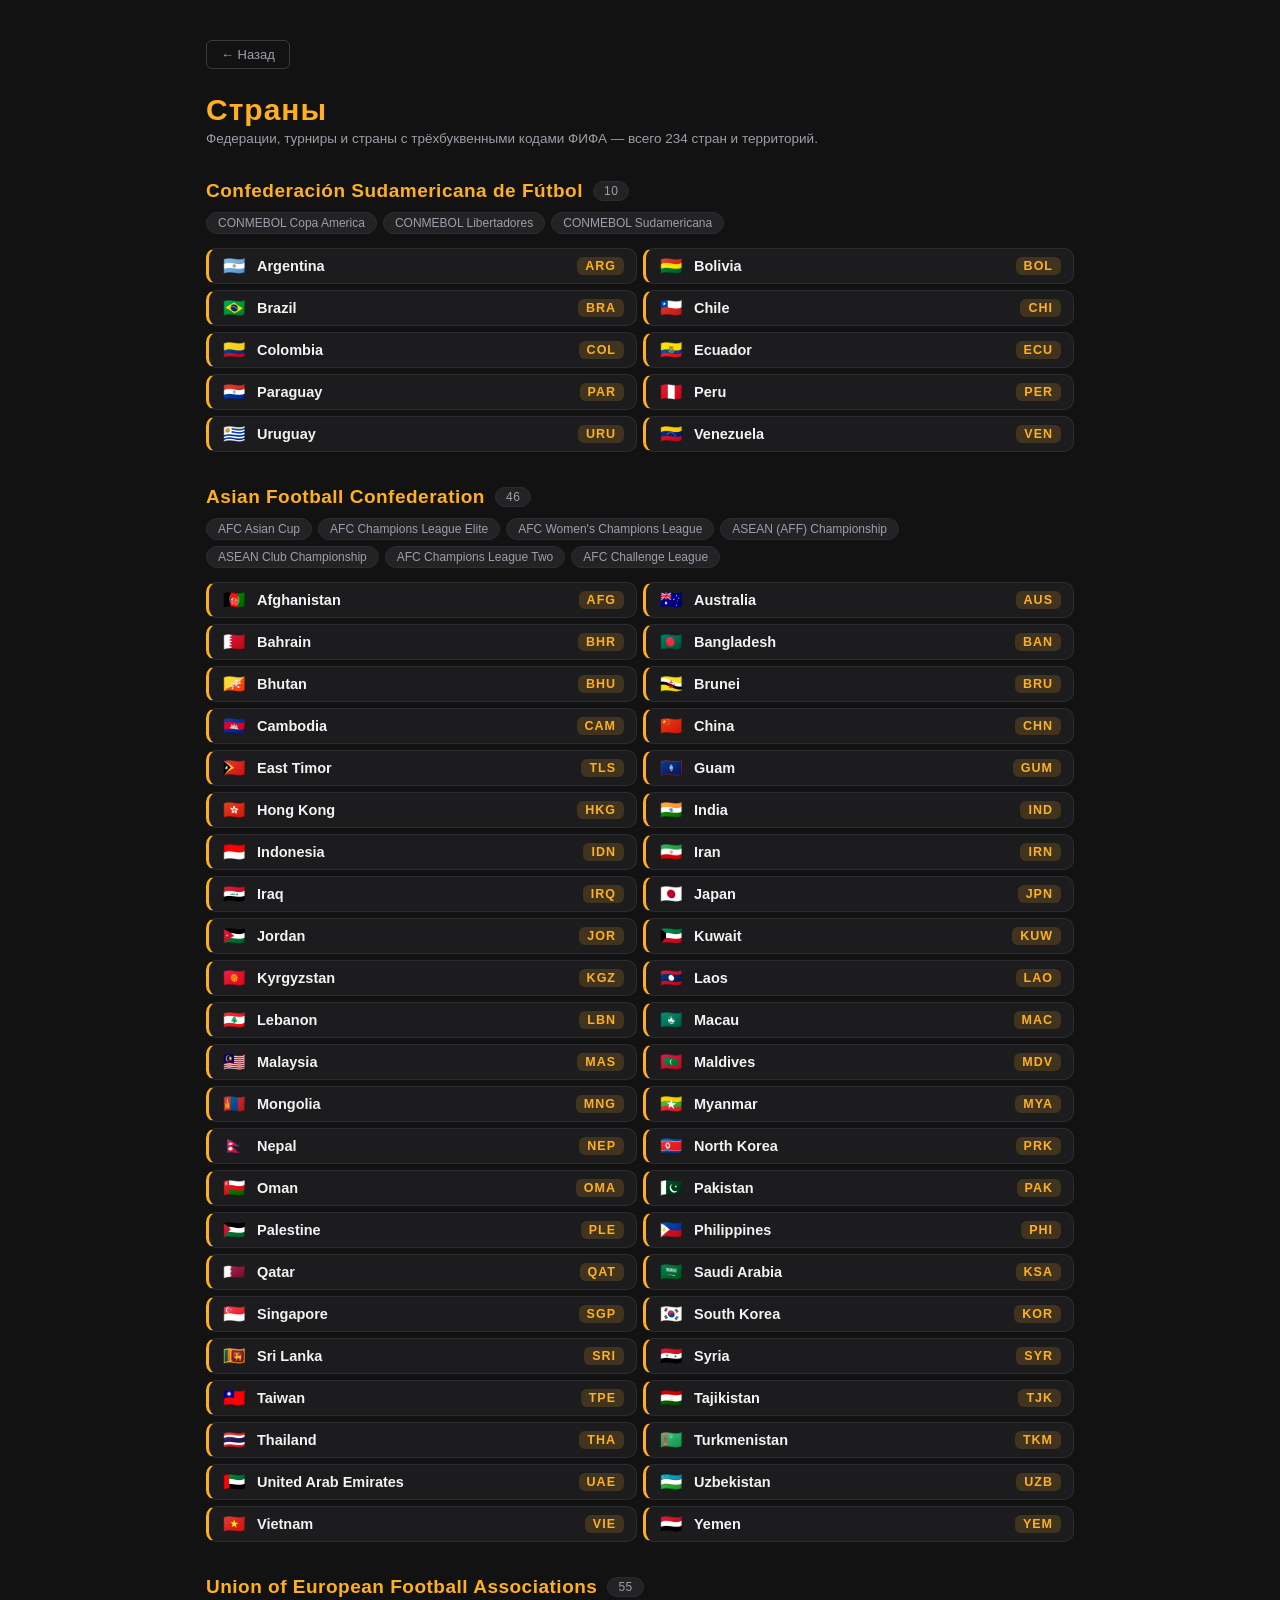
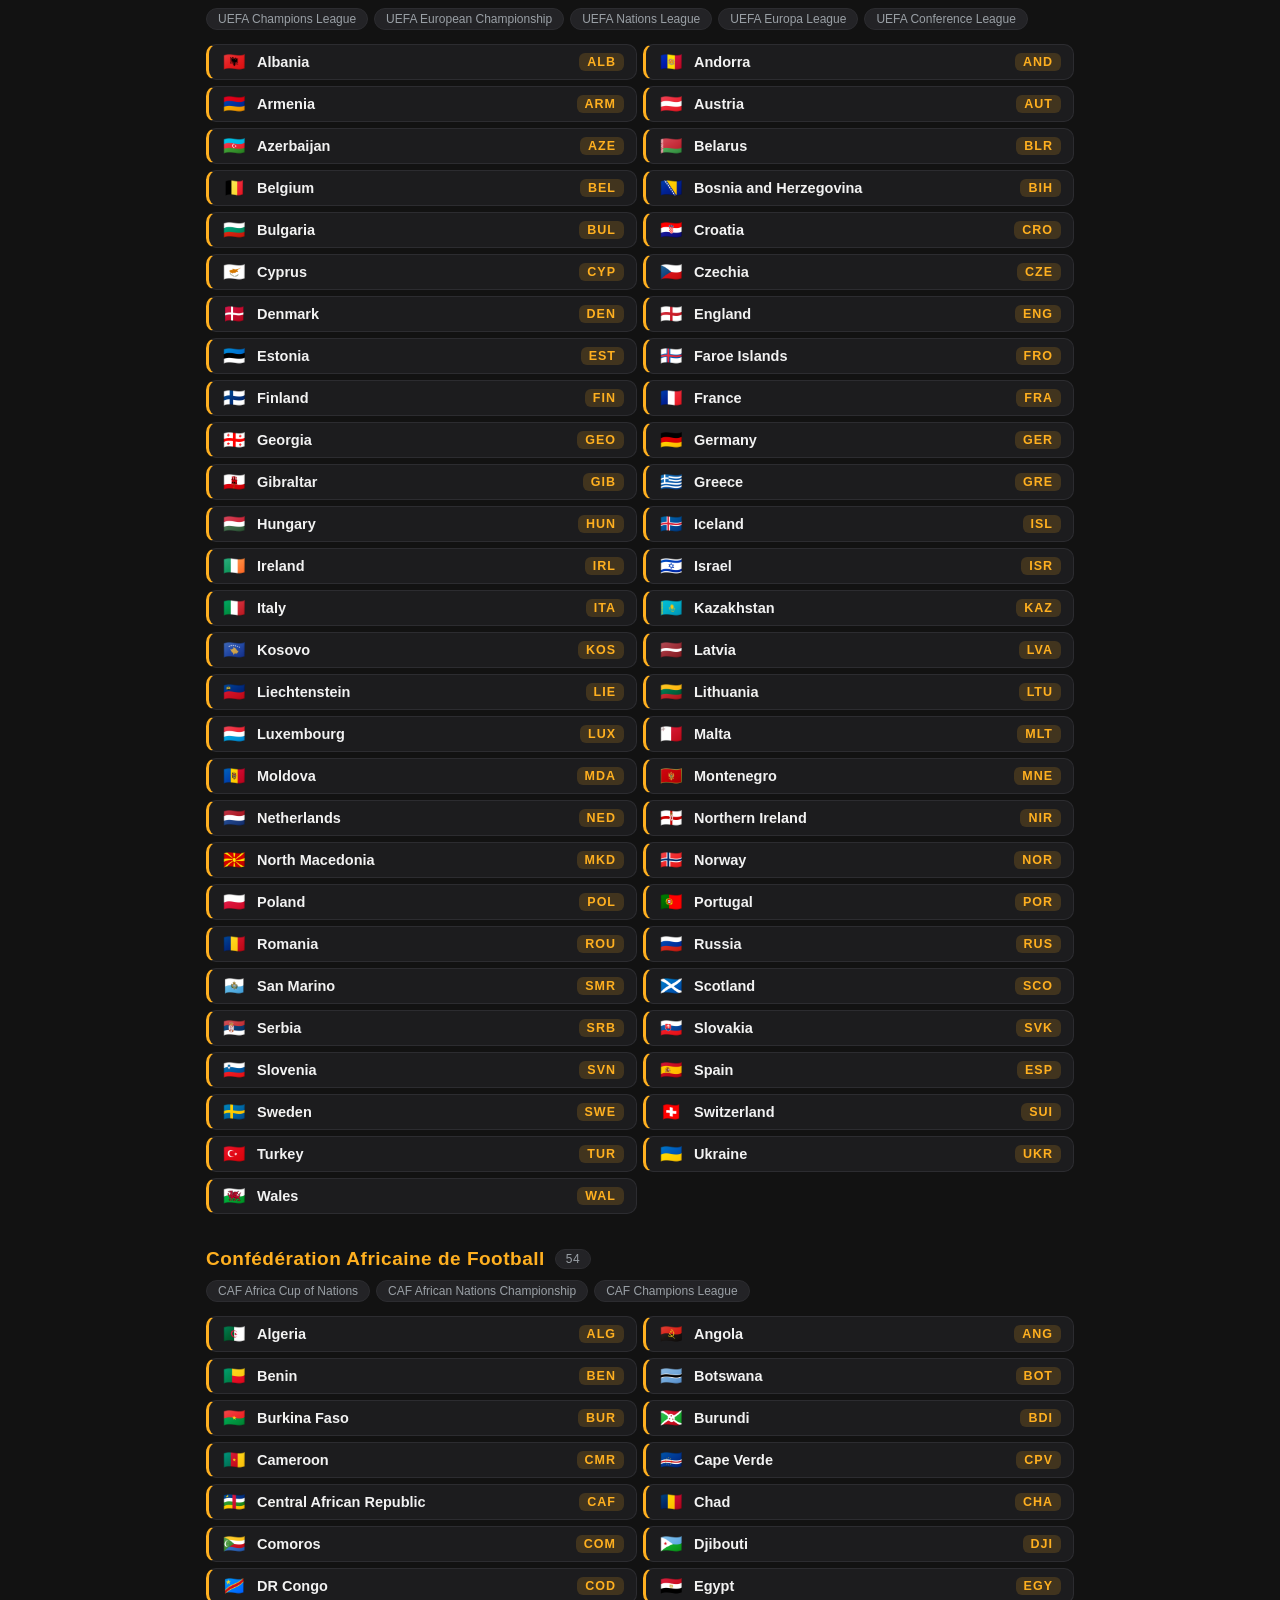
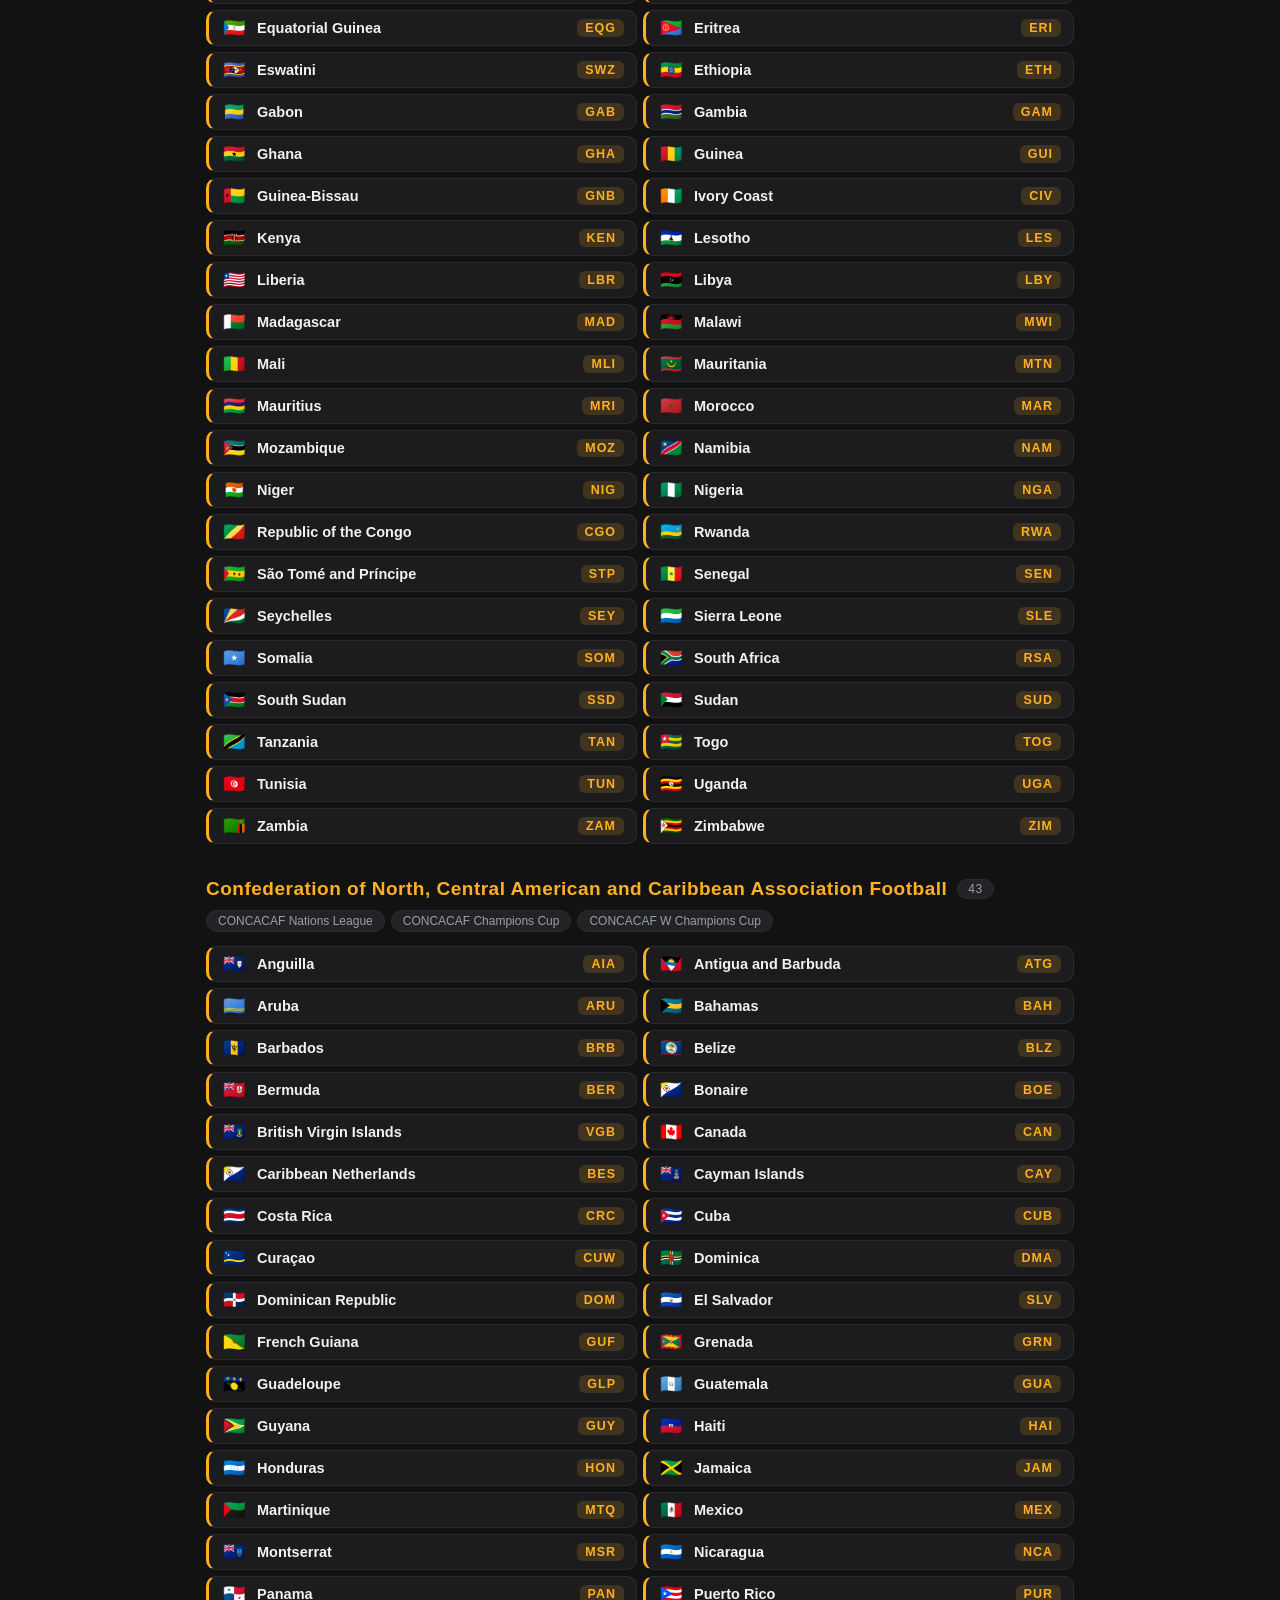
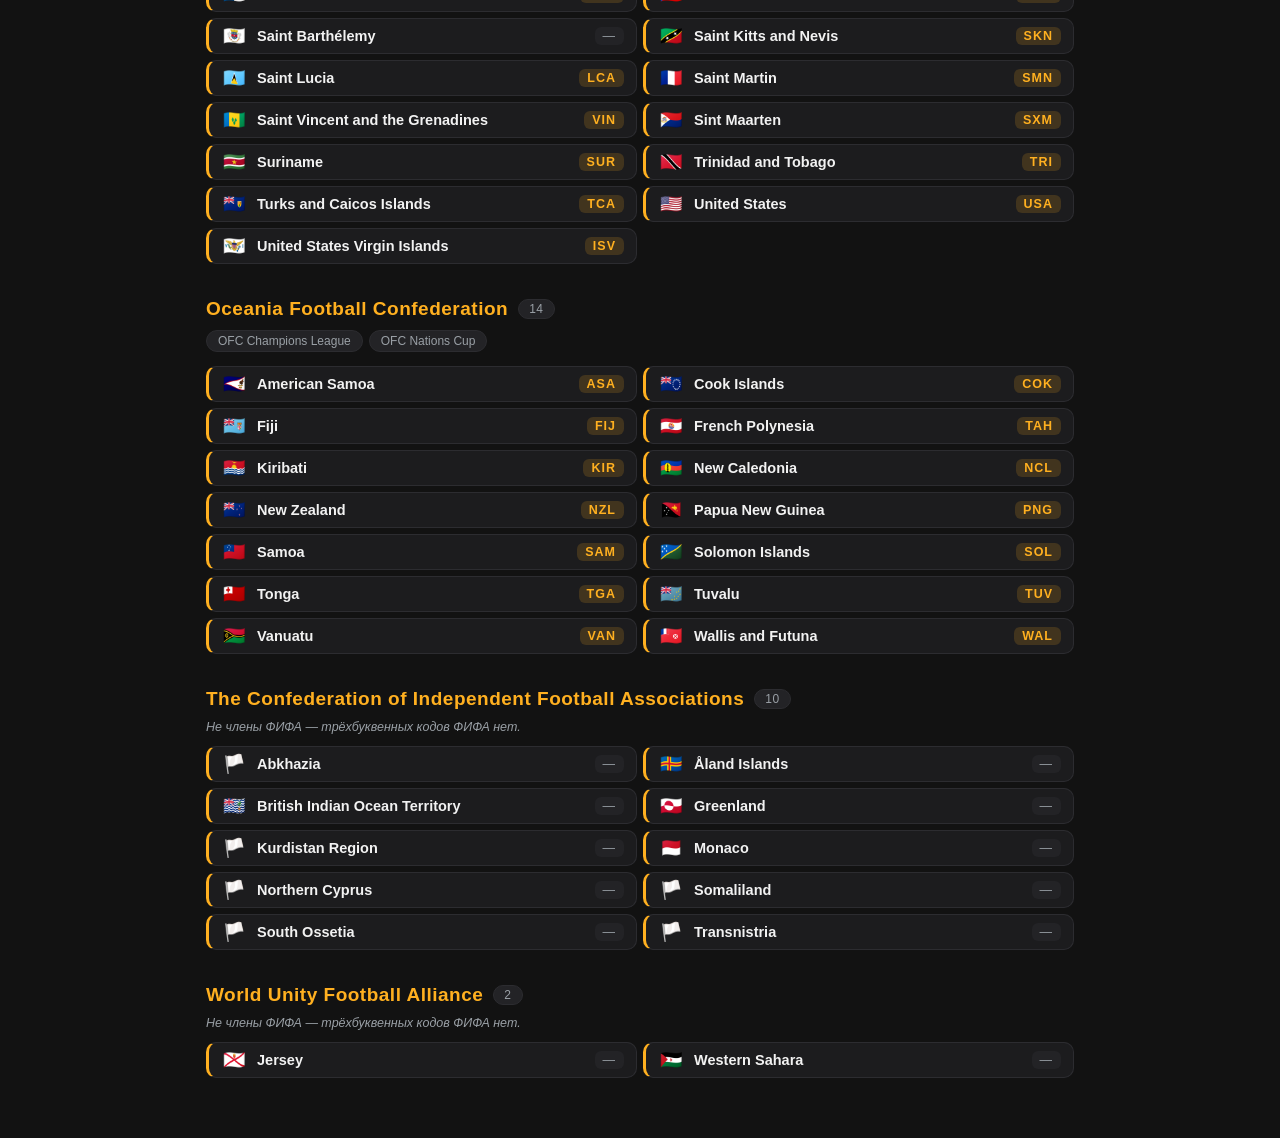
==== countries.html @ 29744424 "Add files via upload" ====
<!DOCTYPE html>
<html lang="ru">
<head>
<meta charset="UTF-8">
<meta name="viewport" content="width=device-width,initial-scale=1">
<title>Fake Pancake — Страны</title>
<style>
:root{--bg:#121212;--card:#1c1c1e;--card2:#232326;--text:#f2f2f2;--muted:#9aa0a6;--amber:#ffb020;--amber-soft:rgba(255,176,32,.16)}
*{box-sizing:border-box}
body{margin:0;background:var(--bg);color:var(--text);font-family:'Segoe UI',Roboto,Helvetica,Arial,sans-serif}
.wrap{max-width:900px;margin:0 auto;padding:40px 16px 60px}
.back{display:inline-block;background:transparent;border:1px solid #3a3a3e;color:var(--muted);padding:6px 14px;border-radius:6px;cursor:pointer;font-size:13px;text-decoration:none;transition:background-color .15s,color .15s,border-color .15s}
.back:hover{background:var(--amber);color:#151515;border-color:var(--amber)}
h1{color:var(--amber);font-size:30px;margin:24px 0 4px;letter-spacing:1px}
.intro{color:var(--muted);font-size:13.5px;margin:0 0 8px}
.fed-sec{margin-top:34px}
.fed{color:var(--amber);font-size:19px;margin:0 0 10px;letter-spacing:.5px;display:flex;align-items:center;gap:10px}
.fed .cnt{font-size:12px;color:var(--muted);background:var(--card2);border:1px solid #2c2c30;border-radius:999px;padding:2px 10px;font-weight:400}
.comps{display:flex;flex-wrap:wrap;gap:6px;margin:0 0 14px}
.comp{font-size:12px;color:var(--muted);background:var(--card2);border:1px solid #2c2c30;border-radius:999px;padding:3px 11px}
.fnote{color:var(--muted);font-style:italic;font-size:12.5px;margin:0 0 12px}
.cgrid{display:grid;grid-template-columns:1fr;gap:6px}
@media(min-width:760px){.cgrid{grid-template-columns:1fr 1fr}}
.crow{display:flex;align-items:center;gap:10px;background:var(--card);border:1px solid #2c2c30;border-left:3px solid var(--amber);border-radius:10px;padding:8px 12px}
.cflag{font-size:18px;line-height:1;width:26px;text-align:center;flex:none}
.cname{font-size:14.5px;font-weight:600}
.ccode{margin-left:auto;font-size:12.5px;font-weight:700;letter-spacing:1px;color:var(--amber);background:var(--amber-soft);border-radius:6px;padding:2px 8px;flex:none}
.ccode.nocode{color:var(--muted);background:var(--card2);font-weight:400}
</style>
</head>
<body>
<div class="wrap">
  <a class="back" href="Fake Pancake.html">&larr; Назад</a>
  <h1>Страны</h1>
  <p class="intro">Федерации, турниры и страны с трёхбуквенными кодами ФИФА — всего 234 стран и территорий.</p>
  <section class="fed-sec">
  <h2 class="fed">Confederación Sudamericana de Fútbol<span class="cnt">10</span></h2>
  <div class="comps"><span class="comp">CONMEBOL Copa America</span><span class="comp">CONMEBOL Libertadores</span><span class="comp">CONMEBOL Sudamericana</span></div>
  <div class="cgrid">
  <div class="crow"><span class="cflag">🇦🇷</span><span class="cname">Argentina</span><span class="ccode">ARG</span></div>
  <div class="crow"><span class="cflag">🇧🇴</span><span class="cname">Bolivia</span><span class="ccode">BOL</span></div>
  <div class="crow"><span class="cflag">🇧🇷</span><span class="cname">Brazil</span><span class="ccode">BRA</span></div>
  <div class="crow"><span class="cflag">🇨🇱</span><span class="cname">Chile</span><span class="ccode">CHI</span></div>
  <div class="crow"><span class="cflag">🇨🇴</span><span class="cname">Colombia</span><span class="ccode">COL</span></div>
  <div class="crow"><span class="cflag">🇪🇨</span><span class="cname">Ecuador</span><span class="ccode">ECU</span></div>
  <div class="crow"><span class="cflag">🇵🇾</span><span class="cname">Paraguay</span><span class="ccode">PAR</span></div>
  <div class="crow"><span class="cflag">🇵🇪</span><span class="cname">Peru</span><span class="ccode">PER</span></div>
  <div class="crow"><span class="cflag">🇺🇾</span><span class="cname">Uruguay</span><span class="ccode">URU</span></div>
  <div class="crow"><span class="cflag">🇻🇪</span><span class="cname">Venezuela</span><span class="ccode">VEN</span></div>
  </div></section>
  <section class="fed-sec">
  <h2 class="fed">Asian Football Confederation<span class="cnt">46</span></h2>
  <div class="comps"><span class="comp">AFC Asian Cup</span><span class="comp">AFC Champions League Elite</span><span class="comp">AFC Women's Champions League</span><span class="comp">ASEAN (AFF) Championship</span><span class="comp">ASEAN Club Championship</span><span class="comp">AFC Champions League Two</span><span class="comp">AFC Challenge League</span></div>
  <div class="cgrid">
  <div class="crow"><span class="cflag">🇦🇫</span><span class="cname">Afghanistan</span><span class="ccode">AFG</span></div>
  <div class="crow"><span class="cflag">🇦🇺</span><span class="cname">Australia</span><span class="ccode">AUS</span></div>
  <div class="crow"><span class="cflag">🇧🇭</span><span class="cname">Bahrain</span><span class="ccode">BHR</span></div>
  <div class="crow"><span class="cflag">🇧🇩</span><span class="cname">Bangladesh</span><span class="ccode">BAN</span></div>
  <div class="crow"><span class="cflag">🇧🇹</span><span class="cname">Bhutan</span><span class="ccode">BHU</span></div>
  <div class="crow"><span class="cflag">🇧🇳</span><span class="cname">Brunei</span><span class="ccode">BRU</span></div>
  <div class="crow"><span class="cflag">🇰🇭</span><span class="cname">Cambodia</span><span class="ccode">CAM</span></div>
  <div class="crow"><span class="cflag">🇨🇳</span><span class="cname">China</span><span class="ccode">CHN</span></div>
  <div class="crow"><span class="cflag">🇹🇱</span><span class="cname">East Timor</span><span class="ccode">TLS</span></div>
  <div class="crow"><span class="cflag">🇬🇺</span><span class="cname">Guam</span><span class="ccode">GUM</span></div>
  <div class="crow"><span class="cflag">🇭🇰</span><span class="cname">Hong Kong</span><span class="ccode">HKG</span></div>
  <div class="crow"><span class="cflag">🇮🇳</span><span class="cname">India</span><span class="ccode">IND</span></div>
  <div class="crow"><span class="cflag">🇮🇩</span><span class="cname">Indonesia</span><span class="ccode">IDN</span></div>
  <div class="crow"><span class="cflag">🇮🇷</span><span class="cname">Iran</span><span class="ccode">IRN</span></div>
  <div class="crow"><span class="cflag">🇮🇶</span><span class="cname">Iraq</span><span class="ccode">IRQ</span></div>
  <div class="crow"><span class="cflag">🇯🇵</span><span class="cname">Japan</span><span class="ccode">JPN</span></div>
  <div class="crow"><span class="cflag">🇯🇴</span><span class="cname">Jordan</span><span class="ccode">JOR</span></div>
  <div class="crow"><span class="cflag">🇰🇼</span><span class="cname">Kuwait</span><span class="ccode">KUW</span></div>
  <div class="crow"><span class="cflag">🇰🇬</span><span class="cname">Kyrgyzstan</span><span class="ccode">KGZ</span></div>
  <div class="crow"><span class="cflag">🇱🇦</span><span class="cname">Laos</span><span class="ccode">LAO</span></div>
  <div class="crow"><span class="cflag">🇱🇧</span><span class="cname">Lebanon</span><span class="ccode">LBN</span></div>
  <div class="crow"><span class="cflag">🇲🇴</span><span class="cname">Macau</span><span class="ccode">MAC</span></div>
  <div class="crow"><span class="cflag">🇲🇾</span><span class="cname">Malaysia</span><span class="ccode">MAS</span></div>
  <div class="crow"><span class="cflag">🇲🇻</span><span class="cname">Maldives</span><span class="ccode">MDV</span></div>
  <div class="crow"><span class="cflag">🇲🇳</span><span class="cname">Mongolia</span><span class="ccode">MNG</span></div>
  <div class="crow"><span class="cflag">🇲🇲</span><span class="cname">Myanmar</span><span class="ccode">MYA</span></div>
  <div class="crow"><span class="cflag">🇳🇵</span><span class="cname">Nepal</span><span class="ccode">NEP</span></div>
  <div class="crow"><span class="cflag">🇰🇵</span><span class="cname">North Korea</span><span class="ccode">PRK</span></div>
  <div class="crow"><span class="cflag">🇴🇲</span><span class="cname">Oman</span><span class="ccode">OMA</span></div>
  <div class="crow"><span class="cflag">🇵🇰</span><span class="cname">Pakistan</span><span class="ccode">PAK</span></div>
  <div class="crow"><span class="cflag">🇵🇸</span><span class="cname">Palestine</span><span class="ccode">PLE</span></div>
  <div class="crow"><span class="cflag">🇵🇭</span><span class="cname">Philippines</span><span class="ccode">PHI</span></div>
  <div class="crow"><span class="cflag">🇶🇦</span><span class="cname">Qatar</span><span class="ccode">QAT</span></div>
  <div class="crow"><span class="cflag">🇸🇦</span><span class="cname">Saudi Arabia</span><span class="ccode">KSA</span></div>
  <div class="crow"><span class="cflag">🇸🇬</span><span class="cname">Singapore</span><span class="ccode">SGP</span></div>
  <div class="crow"><span class="cflag">🇰🇷</span><span class="cname">South Korea</span><span class="ccode">KOR</span></div>
  <div class="crow"><span class="cflag">🇱🇰</span><span class="cname">Sri Lanka</span><span class="ccode">SRI</span></div>
  <div class="crow"><span class="cflag">🇸🇾</span><span class="cname">Syria</span><span class="ccode">SYR</span></div>
  <div class="crow"><span class="cflag">🇹🇼</span><span class="cname">Taiwan</span><span class="ccode">TPE</span></div>
  <div class="crow"><span class="cflag">🇹🇯</span><span class="cname">Tajikistan</span><span class="ccode">TJK</span></div>
  <div class="crow"><span class="cflag">🇹🇭</span><span class="cname">Thailand</span><span class="ccode">THA</span></div>
  <div class="crow"><span class="cflag">🇹🇲</span><span class="cname">Turkmenistan</span><span class="ccode">TKM</span></div>
  <div class="crow"><span class="cflag">🇦🇪</span><span class="cname">United Arab Emirates</span><span class="ccode">UAE</span></div>
  <div class="crow"><span class="cflag">🇺🇿</span><span class="cname">Uzbekistan</span><span class="ccode">UZB</span></div>
  <div class="crow"><span class="cflag">🇻🇳</span><span class="cname">Vietnam</span><span class="ccode">VIE</span></div>
  <div class="crow"><span class="cflag">🇾🇪</span><span class="cname">Yemen</span><span class="ccode">YEM</span></div>
  </div></section>
  <section class="fed-sec">
  <h2 class="fed">Union of European Football Associations<span class="cnt">55</span></h2>
  <div class="comps"><span class="comp">UEFA Champions League</span><span class="comp">UEFA European Championship</span><span class="comp">UEFA Nations League</span><span class="comp">UEFA Europa League</span><span class="comp">UEFA Conference League</span></div>
  <div class="cgrid">
  <div class="crow"><span class="cflag">🇦🇱</span><span class="cname">Albania</span><span class="ccode">ALB</span></div>
  <div class="crow"><span class="cflag">🇦🇩</span><span class="cname">Andorra</span><span class="ccode">AND</span></div>
  <div class="crow"><span class="cflag">🇦🇲</span><span class="cname">Armenia</span><span class="ccode">ARM</span></div>
  <div class="crow"><span class="cflag">🇦🇹</span><span class="cname">Austria</span><span class="ccode">AUT</span></div>
  <div class="crow"><span class="cflag">🇦🇿</span><span class="cname">Azerbaijan</span><span class="ccode">AZE</span></div>
  <div class="crow"><span class="cflag">🇧🇾</span><span class="cname">Belarus</span><span class="ccode">BLR</span></div>
  <div class="crow"><span class="cflag">🇧🇪</span><span class="cname">Belgium</span><span class="ccode">BEL</span></div>
  <div class="crow"><span class="cflag">🇧🇦</span><span class="cname">Bosnia and Herzegovina</span><span class="ccode">BIH</span></div>
  <div class="crow"><span class="cflag">🇧🇬</span><span class="cname">Bulgaria</span><span class="ccode">BUL</span></div>
  <div class="crow"><span class="cflag">🇭🇷</span><span class="cname">Croatia</span><span class="ccode">CRO</span></div>
  <div class="crow"><span class="cflag">🇨🇾</span><span class="cname">Cyprus</span><span class="ccode">CYP</span></div>
  <div class="crow"><span class="cflag">🇨🇿</span><span class="cname">Czechia</span><span class="ccode">CZE</span></div>
  <div class="crow"><span class="cflag">🇩🇰</span><span class="cname">Denmark</span><span class="ccode">DEN</span></div>
  <div class="crow"><span class="cflag">🏴󠁧󠁢󠁥󠁮󠁧󠁿</span><span class="cname">England</span><span class="ccode">ENG</span></div>
  <div class="crow"><span class="cflag">🇪🇪</span><span class="cname">Estonia</span><span class="ccode">EST</span></div>
  <div class="crow"><span class="cflag">🇫🇴</span><span class="cname">Faroe Islands</span><span class="ccode">FRO</span></div>
  <div class="crow"><span class="cflag">🇫🇮</span><span class="cname">Finland</span><span class="ccode">FIN</span></div>
  <div class="crow"><span class="cflag">🇫🇷</span><span class="cname">France</span><span class="ccode">FRA</span></div>
  <div class="crow"><span class="cflag">🇬🇪</span><span class="cname">Georgia</span><span class="ccode">GEO</span></div>
  <div class="crow"><span class="cflag">🇩🇪</span><span class="cname">Germany</span><span class="ccode">GER</span></div>
  <div class="crow"><span class="cflag">🇬🇮</span><span class="cname">Gibraltar</span><span class="ccode">GIB</span></div>
  <div class="crow"><span class="cflag">🇬🇷</span><span class="cname">Greece</span><span class="ccode">GRE</span></div>
  <div class="crow"><span class="cflag">🇭🇺</span><span class="cname">Hungary</span><span class="ccode">HUN</span></div>
  <div class="crow"><span class="cflag">🇮🇸</span><span class="cname">Iceland</span><span class="ccode">ISL</span></div>
  <div class="crow"><span class="cflag">🇮🇪</span><span class="cname">Ireland</span><span class="ccode">IRL</span></div>
  <div class="crow"><span class="cflag">🇮🇱</span><span class="cname">Israel</span><span class="ccode">ISR</span></div>
  <div class="crow"><span class="cflag">🇮🇹</span><span class="cname">Italy</span><span class="ccode">ITA</span></div>
  <div class="crow"><span class="cflag">🇰🇿</span><span class="cname">Kazakhstan</span><span class="ccode">KAZ</span></div>
  <div class="crow"><span class="cflag">🇽🇰</span><span class="cname">Kosovo</span><span class="ccode">KOS</span></div>
  <div class="crow"><span class="cflag">🇱🇻</span><span class="cname">Latvia</span><span class="ccode">LVA</span></div>
  <div class="crow"><span class="cflag">🇱🇮</span><span class="cname">Liechtenstein</span><span class="ccode">LIE</span></div>
  <div class="crow"><span class="cflag">🇱🇹</span><span class="cname">Lithuania</span><span class="ccode">LTU</span></div>
  <div class="crow"><span class="cflag">🇱🇺</span><span class="cname">Luxembourg</span><span class="ccode">LUX</span></div>
  <div class="crow"><span class="cflag">🇲🇹</span><span class="cname">Malta</span><span class="ccode">MLT</span></div>
  <div class="crow"><span class="cflag">🇲🇩</span><span class="cname">Moldova</span><span class="ccode">MDA</span></div>
  <div class="crow"><span class="cflag">🇲🇪</span><span class="cname">Montenegro</span><span class="ccode">MNE</span></div>
  <div class="crow"><span class="cflag">🇳🇱</span><span class="cname">Netherlands</span><span class="ccode">NED</span></div>
  <div class="crow"><span class="cflag">🏴󠁧󠁢󠁮󠁩󠁲󠁿</span><span class="cname">Northern Ireland</span><span class="ccode">NIR</span></div>
  <div class="crow"><span class="cflag">🇲🇰</span><span class="cname">North Macedonia</span><span class="ccode">MKD</span></div>
  <div class="crow"><span class="cflag">🇳🇴</span><span class="cname">Norway</span><span class="ccode">NOR</span></div>
  <div class="crow"><span class="cflag">🇵🇱</span><span class="cname">Poland</span><span class="ccode">POL</span></div>
  <div class="crow"><span class="cflag">🇵🇹</span><span class="cname">Portugal</span><span class="ccode">POR</span></div>
  <div class="crow"><span class="cflag">🇷🇴</span><span class="cname">Romania</span><span class="ccode">ROU</span></div>
  <div class="crow"><span class="cflag">🇷🇺</span><span class="cname">Russia</span><span class="ccode">RUS</span></div>
  <div class="crow"><span class="cflag">🇸🇲</span><span class="cname">San Marino</span><span class="ccode">SMR</span></div>
  <div class="crow"><span class="cflag">🏴󠁧󠁢󠁳󠁣󠁴󠁿</span><span class="cname">Scotland</span><span class="ccode">SCO</span></div>
  <div class="crow"><span class="cflag">🇷🇸</span><span class="cname">Serbia</span><span class="ccode">SRB</span></div>
  <div class="crow"><span class="cflag">🇸🇰</span><span class="cname">Slovakia</span><span class="ccode">SVK</span></div>
  <div class="crow"><span class="cflag">🇸🇮</span><span class="cname">Slovenia</span><span class="ccode">SVN</span></div>
  <div class="crow"><span class="cflag">🇪🇸</span><span class="cname">Spain</span><span class="ccode">ESP</span></div>
  <div class="crow"><span class="cflag">🇸🇪</span><span class="cname">Sweden</span><span class="ccode">SWE</span></div>
  <div class="crow"><span class="cflag">🇨🇭</span><span class="cname">Switzerland</span><span class="ccode">SUI</span></div>
  <div class="crow"><span class="cflag">🇹🇷</span><span class="cname">Turkey</span><span class="ccode">TUR</span></div>
  <div class="crow"><span class="cflag">🇺🇦</span><span class="cname">Ukraine</span><span class="ccode">UKR</span></div>
  <div class="crow"><span class="cflag">🏴󠁧󠁢󠁷󠁬󠁳󠁿</span><span class="cname">Wales</span><span class="ccode">WAL</span></div>
  </div></section>
  <section class="fed-sec">
  <h2 class="fed">Confédération Africaine de Football<span class="cnt">54</span></h2>
  <div class="comps"><span class="comp">CAF Africa Cup of Nations</span><span class="comp">CAF African Nations Championship</span><span class="comp">CAF Champions League</span></div>
  <div class="cgrid">
  <div class="crow"><span class="cflag">🇩🇿</span><span class="cname">Algeria</span><span class="ccode">ALG</span></div>
  <div class="crow"><span class="cflag">🇦🇴</span><span class="cname">Angola</span><span class="ccode">ANG</span></div>
  <div class="crow"><span class="cflag">🇧🇯</span><span class="cname">Benin</span><span class="ccode">BEN</span></div>
  <div class="crow"><span class="cflag">🇧🇼</span><span class="cname">Botswana</span><span class="ccode">BOT</span></div>
  <div class="crow"><span class="cflag">🇧🇫</span><span class="cname">Burkina Faso</span><span class="ccode">BUR</span></div>
  <div class="crow"><span class="cflag">🇧🇮</span><span class="cname">Burundi</span><span class="ccode">BDI</span></div>
  <div class="crow"><span class="cflag">🇨🇲</span><span class="cname">Cameroon</span><span class="ccode">CMR</span></div>
  <div class="crow"><span class="cflag">🇨🇻</span><span class="cname">Cape Verde</span><span class="ccode">CPV</span></div>
  <div class="crow"><span class="cflag">🇨🇫</span><span class="cname">Central African Republic</span><span class="ccode">CAF</span></div>
  <div class="crow"><span class="cflag">🇹🇩</span><span class="cname">Chad</span><span class="ccode">CHA</span></div>
  <div class="crow"><span class="cflag">🇰🇲</span><span class="cname">Comoros</span><span class="ccode">COM</span></div>
  <div class="crow"><span class="cflag">🇩🇯</span><span class="cname">Djibouti</span><span class="ccode">DJI</span></div>
  <div class="crow"><span class="cflag">🇨🇩</span><span class="cname">DR Congo</span><span class="ccode">COD</span></div>
  <div class="crow"><span class="cflag">🇪🇬</span><span class="cname">Egypt</span><span class="ccode">EGY</span></div>
  <div class="crow"><span class="cflag">🇬🇶</span><span class="cname">Equatorial Guinea</span><span class="ccode">EQG</span></div>
  <div class="crow"><span class="cflag">🇪🇷</span><span class="cname">Eritrea</span><span class="ccode">ERI</span></div>
  <div class="crow"><span class="cflag">🇸🇿</span><span class="cname">Eswatini</span><span class="ccode">SWZ</span></div>
  <div class="crow"><span class="cflag">🇪🇹</span><span class="cname">Ethiopia</span><span class="ccode">ETH</span></div>
  <div class="crow"><span class="cflag">🇬🇦</span><span class="cname">Gabon</span><span class="ccode">GAB</span></div>
  <div class="crow"><span class="cflag">🇬🇲</span><span class="cname">Gambia</span><span class="ccode">GAM</span></div>
  <div class="crow"><span class="cflag">🇬🇭</span><span class="cname">Ghana</span><span class="ccode">GHA</span></div>
  <div class="crow"><span class="cflag">🇬🇳</span><span class="cname">Guinea</span><span class="ccode">GUI</span></div>
  <div class="crow"><span class="cflag">🇬🇼</span><span class="cname">Guinea-Bissau</span><span class="ccode">GNB</span></div>
  <div class="crow"><span class="cflag">🇨🇮</span><span class="cname">Ivory Coast</span><span class="ccode">CIV</span></div>
  <div class="crow"><span class="cflag">🇰🇪</span><span class="cname">Kenya</span><span class="ccode">KEN</span></div>
  <div class="crow"><span class="cflag">🇱🇸</span><span class="cname">Lesotho</span><span class="ccode">LES</span></div>
  <div class="crow"><span class="cflag">🇱🇷</span><span class="cname">Liberia</span><span class="ccode">LBR</span></div>
  <div class="crow"><span class="cflag">🇱🇾</span><span class="cname">Libya</span><span class="ccode">LBY</span></div>
  <div class="crow"><span class="cflag">🇲🇬</span><span class="cname">Madagascar</span><span class="ccode">MAD</span></div>
  <div class="crow"><span class="cflag">🇲🇼</span><span class="cname">Malawi</span><span class="ccode">MWI</span></div>
  <div class="crow"><span class="cflag">🇲🇱</span><span class="cname">Mali</span><span class="ccode">MLI</span></div>
  <div class="crow"><span class="cflag">🇲🇷</span><span class="cname">Mauritania</span><span class="ccode">MTN</span></div>
  <div class="crow"><span class="cflag">🇲🇺</span><span class="cname">Mauritius</span><span class="ccode">MRI</span></div>
  <div class="crow"><span class="cflag">🇲🇦</span><span class="cname">Morocco</span><span class="ccode">MAR</span></div>
  <div class="crow"><span class="cflag">🇲🇿</span><span class="cname">Mozambique</span><span class="ccode">MOZ</span></div>
  <div class="crow"><span class="cflag">🇳🇦</span><span class="cname">Namibia</span><span class="ccode">NAM</span></div>
  <div class="crow"><span class="cflag">🇳🇪</span><span class="cname">Niger</span><span class="ccode">NIG</span></div>
  <div class="crow"><span class="cflag">🇳🇬</span><span class="cname">Nigeria</span><span class="ccode">NGA</span></div>
  <div class="crow"><span class="cflag">🇨🇬</span><span class="cname">Republic of the Congo</span><span class="ccode">CGO</span></div>
  <div class="crow"><span class="cflag">🇷🇼</span><span class="cname">Rwanda</span><span class="ccode">RWA</span></div>
  <div class="crow"><span class="cflag">🇸🇹</span><span class="cname">São Tomé and Príncipe</span><span class="ccode">STP</span></div>
  <div class="crow"><span class="cflag">🇸🇳</span><span class="cname">Senegal</span><span class="ccode">SEN</span></div>
  <div class="crow"><span class="cflag">🇸🇨</span><span class="cname">Seychelles</span><span class="ccode">SEY</span></div>
  <div class="crow"><span class="cflag">🇸🇱</span><span class="cname">Sierra Leone</span><span class="ccode">SLE</span></div>
  <div class="crow"><span class="cflag">🇸🇴</span><span class="cname">Somalia</span><span class="ccode">SOM</span></div>
  <div class="crow"><span class="cflag">🇿🇦</span><span class="cname">South Africa</span><span class="ccode">RSA</span></div>
  <div class="crow"><span class="cflag">🇸🇸</span><span class="cname">South Sudan</span><span class="ccode">SSD</span></div>
  <div class="crow"><span class="cflag">🇸🇩</span><span class="cname">Sudan</span><span class="ccode">SUD</span></div>
  <div class="crow"><span class="cflag">🇹🇿</span><span class="cname">Tanzania</span><span class="ccode">TAN</span></div>
  <div class="crow"><span class="cflag">🇹🇬</span><span class="cname">Togo</span><span class="ccode">TOG</span></div>
  <div class="crow"><span class="cflag">🇹🇳</span><span class="cname">Tunisia</span><span class="ccode">TUN</span></div>
  <div class="crow"><span class="cflag">🇺🇬</span><span class="cname">Uganda</span><span class="ccode">UGA</span></div>
  <div class="crow"><span class="cflag">🇿🇲</span><span class="cname">Zambia</span><span class="ccode">ZAM</span></div>
  <div class="crow"><span class="cflag">🇿🇼</span><span class="cname">Zimbabwe</span><span class="ccode">ZIM</span></div>
  </div></section>
  <section class="fed-sec">
  <h2 class="fed">Confederation of North, Central American and Caribbean Association Football<span class="cnt">43</span></h2>
  <div class="comps"><span class="comp">CONCACAF Nations League</span><span class="comp">CONCACAF Champions Cup</span><span class="comp">CONCACAF W Champions Cup</span></div>
  <div class="cgrid">
  <div class="crow"><span class="cflag">🇦🇮</span><span class="cname">Anguilla</span><span class="ccode">AIA</span></div>
  <div class="crow"><span class="cflag">🇦🇬</span><span class="cname">Antigua and Barbuda</span><span class="ccode">ATG</span></div>
  <div class="crow"><span class="cflag">🇦🇼</span><span class="cname">Aruba</span><span class="ccode">ARU</span></div>
  <div class="crow"><span class="cflag">🇧🇸</span><span class="cname">Bahamas</span><span class="ccode">BAH</span></div>
  <div class="crow"><span class="cflag">🇧🇧</span><span class="cname">Barbados</span><span class="ccode">BRB</span></div>
  <div class="crow"><span class="cflag">🇧🇿</span><span class="cname">Belize</span><span class="ccode">BLZ</span></div>
  <div class="crow"><span class="cflag">🇧🇲</span><span class="cname">Bermuda</span><span class="ccode">BER</span></div>
  <div class="crow"><span class="cflag">🇧🇶</span><span class="cname">Bonaire</span><span class="ccode">BOE</span></div>
  <div class="crow"><span class="cflag">🇻🇬</span><span class="cname">British Virgin Islands</span><span class="ccode">VGB</span></div>
  <div class="crow"><span class="cflag">🇨🇦</span><span class="cname">Canada</span><span class="ccode">CAN</span></div>
  <div class="crow"><span class="cflag">🇧🇶</span><span class="cname">Caribbean Netherlands</span><span class="ccode">BES</span></div>
  <div class="crow"><span class="cflag">🇰🇾</span><span class="cname">Cayman Islands</span><span class="ccode">CAY</span></div>
  <div class="crow"><span class="cflag">🇨🇷</span><span class="cname">Costa Rica</span><span class="ccode">CRC</span></div>
  <div class="crow"><span class="cflag">🇨🇺</span><span class="cname">Cuba</span><span class="ccode">CUB</span></div>
  <div class="crow"><span class="cflag">🇨🇼</span><span class="cname">Curaçao</span><span class="ccode">CUW</span></div>
  <div class="crow"><span class="cflag">🇩🇲</span><span class="cname">Dominica</span><span class="ccode">DMA</span></div>
  <div class="crow"><span class="cflag">🇩🇴</span><span class="cname">Dominican Republic</span><span class="ccode">DOM</span></div>
  <div class="crow"><span class="cflag">🇸🇻</span><span class="cname">El Salvador</span><span class="ccode">SLV</span></div>
  <div class="crow"><span class="cflag">🇬🇫</span><span class="cname">French Guiana</span><span class="ccode">GUF</span></div>
  <div class="crow"><span class="cflag">🇬🇩</span><span class="cname">Grenada</span><span class="ccode">GRN</span></div>
  <div class="crow"><span class="cflag">🇬🇵</span><span class="cname">Guadeloupe</span><span class="ccode">GLP</span></div>
  <div class="crow"><span class="cflag">🇬🇹</span><span class="cname">Guatemala</span><span class="ccode">GUA</span></div>
  <div class="crow"><span class="cflag">🇬🇾</span><span class="cname">Guyana</span><span class="ccode">GUY</span></div>
  <div class="crow"><span class="cflag">🇭🇹</span><span class="cname">Haiti</span><span class="ccode">HAI</span></div>
  <div class="crow"><span class="cflag">🇭🇳</span><span class="cname">Honduras</span><span class="ccode">HON</span></div>
  <div class="crow"><span class="cflag">🇯🇲</span><span class="cname">Jamaica</span><span class="ccode">JAM</span></div>
  <div class="crow"><span class="cflag">🇲🇶</span><span class="cname">Martinique</span><span class="ccode">MTQ</span></div>
  <div class="crow"><span class="cflag">🇲🇽</span><span class="cname">Mexico</span><span class="ccode">MEX</span></div>
  <div class="crow"><span class="cflag">🇲🇸</span><span class="cname">Montserrat</span><span class="ccode">MSR</span></div>
  <div class="crow"><span class="cflag">🇳🇮</span><span class="cname">Nicaragua</span><span class="ccode">NCA</span></div>
  <div class="crow"><span class="cflag">🇵🇦</span><span class="cname">Panama</span><span class="ccode">PAN</span></div>
  <div class="crow"><span class="cflag">🇵🇷</span><span class="cname">Puerto Rico</span><span class="ccode">PUR</span></div>
  <div class="crow"><span class="cflag">🇧🇱</span><span class="cname">Saint Barthélemy</span><span class="ccode nocode">—</span></div>
  <div class="crow"><span class="cflag">🇰🇳</span><span class="cname">Saint Kitts and Nevis</span><span class="ccode">SKN</span></div>
  <div class="crow"><span class="cflag">🇱🇨</span><span class="cname">Saint Lucia</span><span class="ccode">LCA</span></div>
  <div class="crow"><span class="cflag">🇲🇫</span><span class="cname">Saint Martin</span><span class="ccode">SMN</span></div>
  <div class="crow"><span class="cflag">🇻🇨</span><span class="cname">Saint Vincent and the Grenadines</span><span class="ccode">VIN</span></div>
  <div class="crow"><span class="cflag">🇸🇽</span><span class="cname">Sint Maarten</span><span class="ccode">SXM</span></div>
  <div class="crow"><span class="cflag">🇸🇷</span><span class="cname">Suriname</span><span class="ccode">SUR</span></div>
  <div class="crow"><span class="cflag">🇹🇹</span><span class="cname">Trinidad and Tobago</span><span class="ccode">TRI</span></div>
  <div class="crow"><span class="cflag">🇹🇨</span><span class="cname">Turks and Caicos Islands</span><span class="ccode">TCA</span></div>
  <div class="crow"><span class="cflag">🇺🇸</span><span class="cname">United States</span><span class="ccode">USA</span></div>
  <div class="crow"><span class="cflag">🇻🇮</span><span class="cname">United States Virgin Islands</span><span class="ccode">ISV</span></div>
  </div></section>
  <section class="fed-sec">
  <h2 class="fed">Oceania Football Confederation<span class="cnt">14</span></h2>
  <div class="comps"><span class="comp">OFC Champions League</span><span class="comp">OFC Nations Cup</span></div>
  <div class="cgrid">
  <div class="crow"><span class="cflag">🇦🇸</span><span class="cname">American Samoa</span><span class="ccode">ASA</span></div>
  <div class="crow"><span class="cflag">🇨🇰</span><span class="cname">Cook Islands</span><span class="ccode">COK</span></div>
  <div class="crow"><span class="cflag">🇫🇯</span><span class="cname">Fiji</span><span class="ccode">FIJ</span></div>
  <div class="crow"><span class="cflag">🇵🇫</span><span class="cname">French Polynesia</span><span class="ccode">TAH</span></div>
  <div class="crow"><span class="cflag">🇰🇮</span><span class="cname">Kiribati</span><span class="ccode">KIR</span></div>
  <div class="crow"><span class="cflag">🇳🇨</span><span class="cname">New Caledonia</span><span class="ccode">NCL</span></div>
  <div class="crow"><span class="cflag">🇳🇿</span><span class="cname">New Zealand</span><span class="ccode">NZL</span></div>
  <div class="crow"><span class="cflag">🇵🇬</span><span class="cname">Papua New Guinea</span><span class="ccode">PNG</span></div>
  <div class="crow"><span class="cflag">🇼🇸</span><span class="cname">Samoa</span><span class="ccode">SAM</span></div>
  <div class="crow"><span class="cflag">🇸🇧</span><span class="cname">Solomon Islands</span><span class="ccode">SOL</span></div>
  <div class="crow"><span class="cflag">🇹🇴</span><span class="cname">Tonga</span><span class="ccode">TGA</span></div>
  <div class="crow"><span class="cflag">🇹🇻</span><span class="cname">Tuvalu</span><span class="ccode">TUV</span></div>
  <div class="crow"><span class="cflag">🇻🇺</span><span class="cname">Vanuatu</span><span class="ccode">VAN</span></div>
  <div class="crow"><span class="cflag">🇼🇫</span><span class="cname">Wallis and Futuna</span><span class="ccode">WAL</span></div>
  </div></section>
  <section class="fed-sec">
  <h2 class="fed">The Confederation of Independent Football Associations<span class="cnt">10</span></h2>
  <p class="fnote">Не члены ФИФА — трёхбуквенных кодов ФИФА нет.</p>
  <div class="cgrid">
  <div class="crow"><span class="cflag">🏳️</span><span class="cname">Abkhazia</span><span class="ccode nocode">—</span></div>
  <div class="crow"><span class="cflag">🇦🇽</span><span class="cname">Åland Islands</span><span class="ccode nocode">—</span></div>
  <div class="crow"><span class="cflag">🇮🇴</span><span class="cname">British Indian Ocean Territory</span><span class="ccode nocode">—</span></div>
  <div class="crow"><span class="cflag">🇬🇱</span><span class="cname">Greenland</span><span class="ccode nocode">—</span></div>
  <div class="crow"><span class="cflag">🏳️</span><span class="cname">Kurdistan Region</span><span class="ccode nocode">—</span></div>
  <div class="crow"><span class="cflag">🇲🇨</span><span class="cname">Monaco</span><span class="ccode nocode">—</span></div>
  <div class="crow"><span class="cflag">🏳️</span><span class="cname">Northern Cyprus</span><span class="ccode nocode">—</span></div>
  <div class="crow"><span class="cflag">🏳️</span><span class="cname">Somaliland</span><span class="ccode nocode">—</span></div>
  <div class="crow"><span class="cflag">🏳️</span><span class="cname">South Ossetia</span><span class="ccode nocode">—</span></div>
  <div class="crow"><span class="cflag">🏳️</span><span class="cname">Transnistria</span><span class="ccode nocode">—</span></div>
  </div></section>
  <section class="fed-sec">
  <h2 class="fed">World Unity Football Alliance<span class="cnt">2</span></h2>
  <p class="fnote">Не члены ФИФА — трёхбуквенных кодов ФИФА нет.</p>
  <div class="cgrid">
  <div class="crow"><span class="cflag">🇯🇪</span><span class="cname">Jersey</span><span class="ccode nocode">—</span></div>
  <div class="crow"><span class="cflag">🇪🇭</span><span class="cname">Western Sahara</span><span class="ccode nocode">—</span></div>
  </div></section>
</div>
</body>
</html>
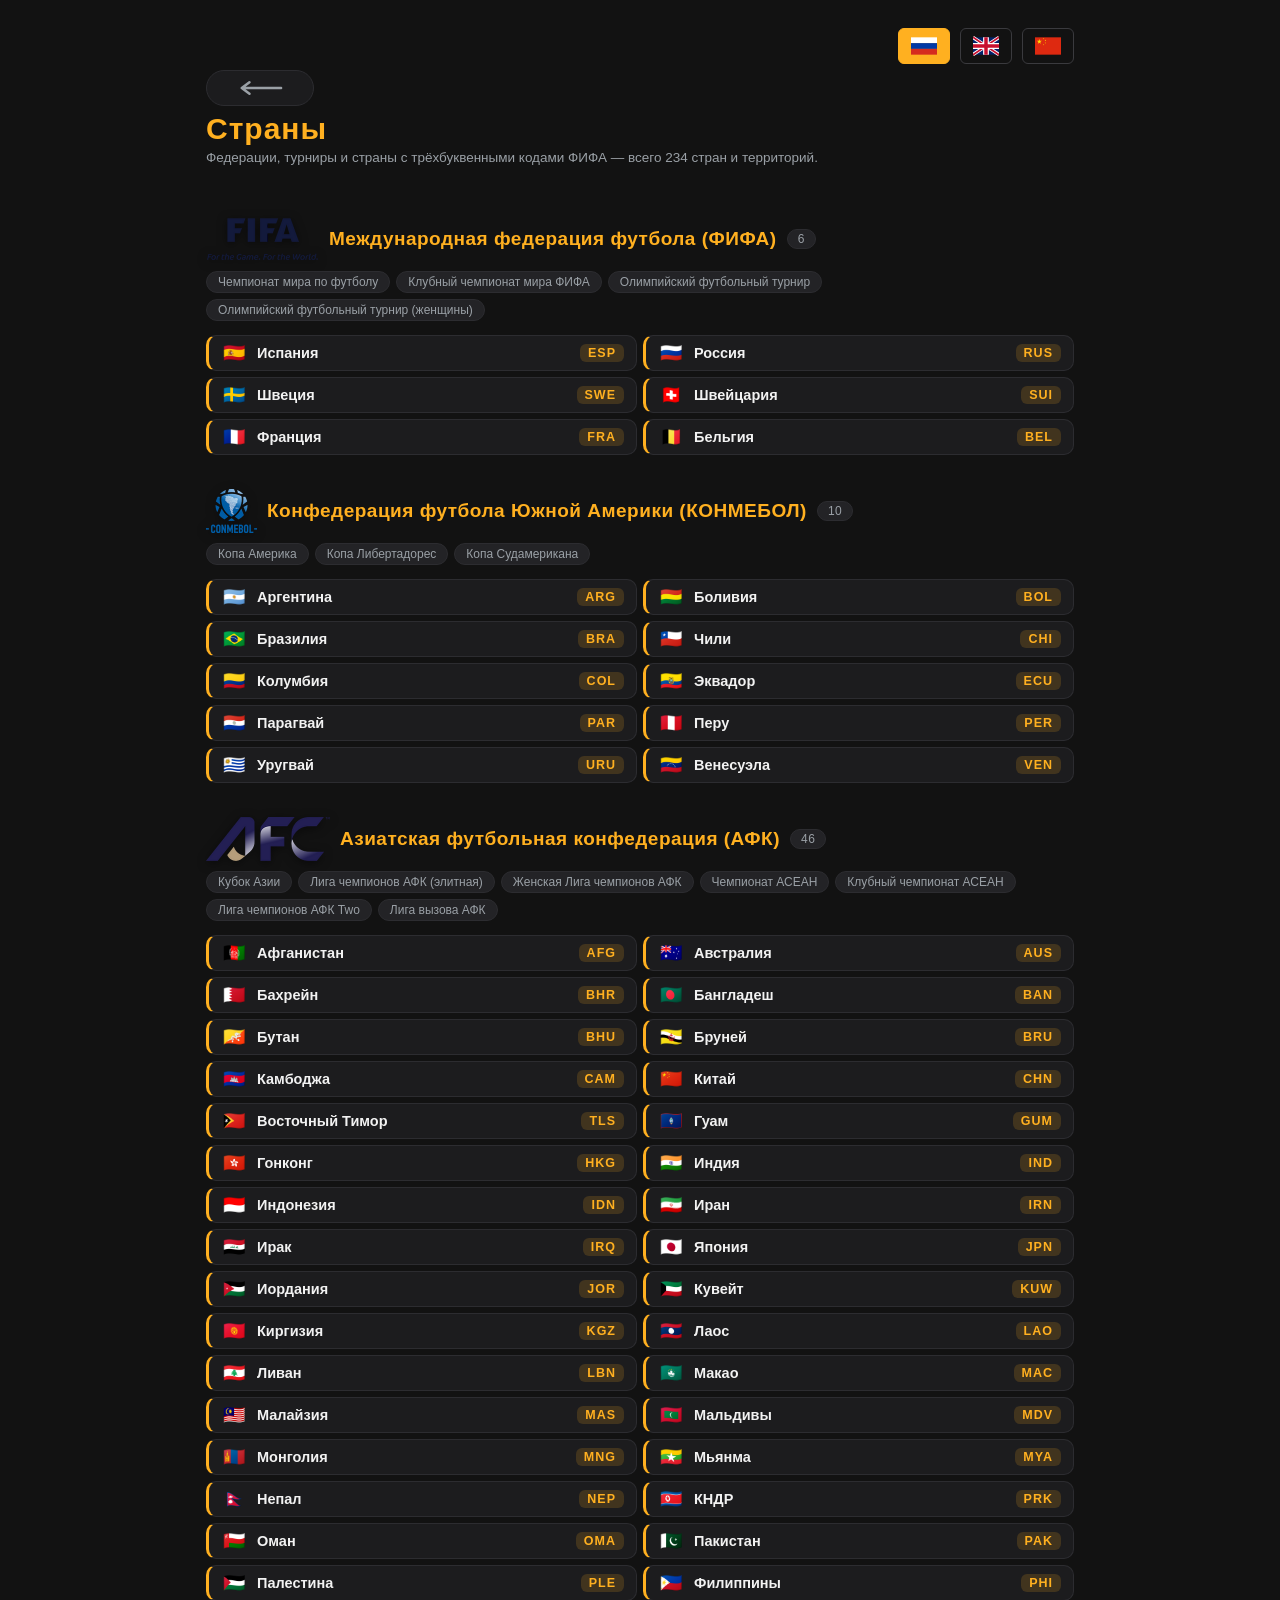
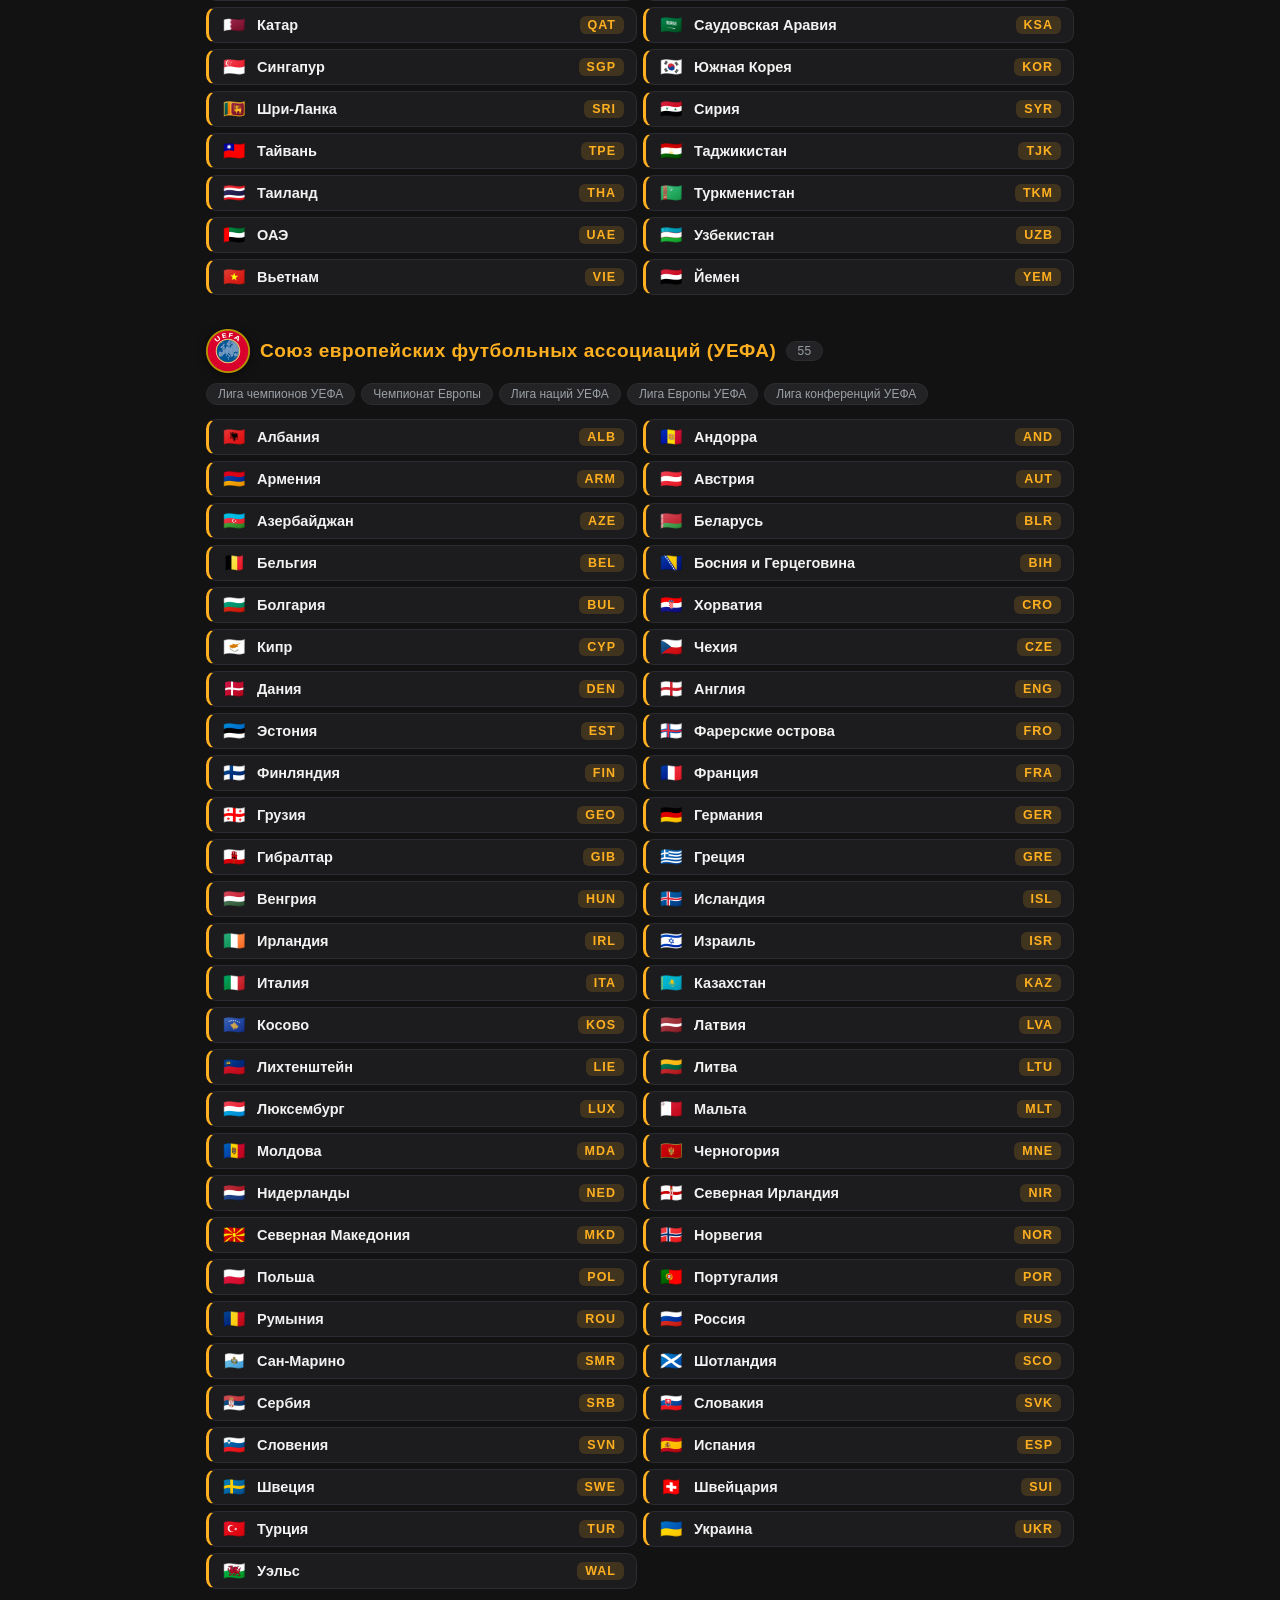
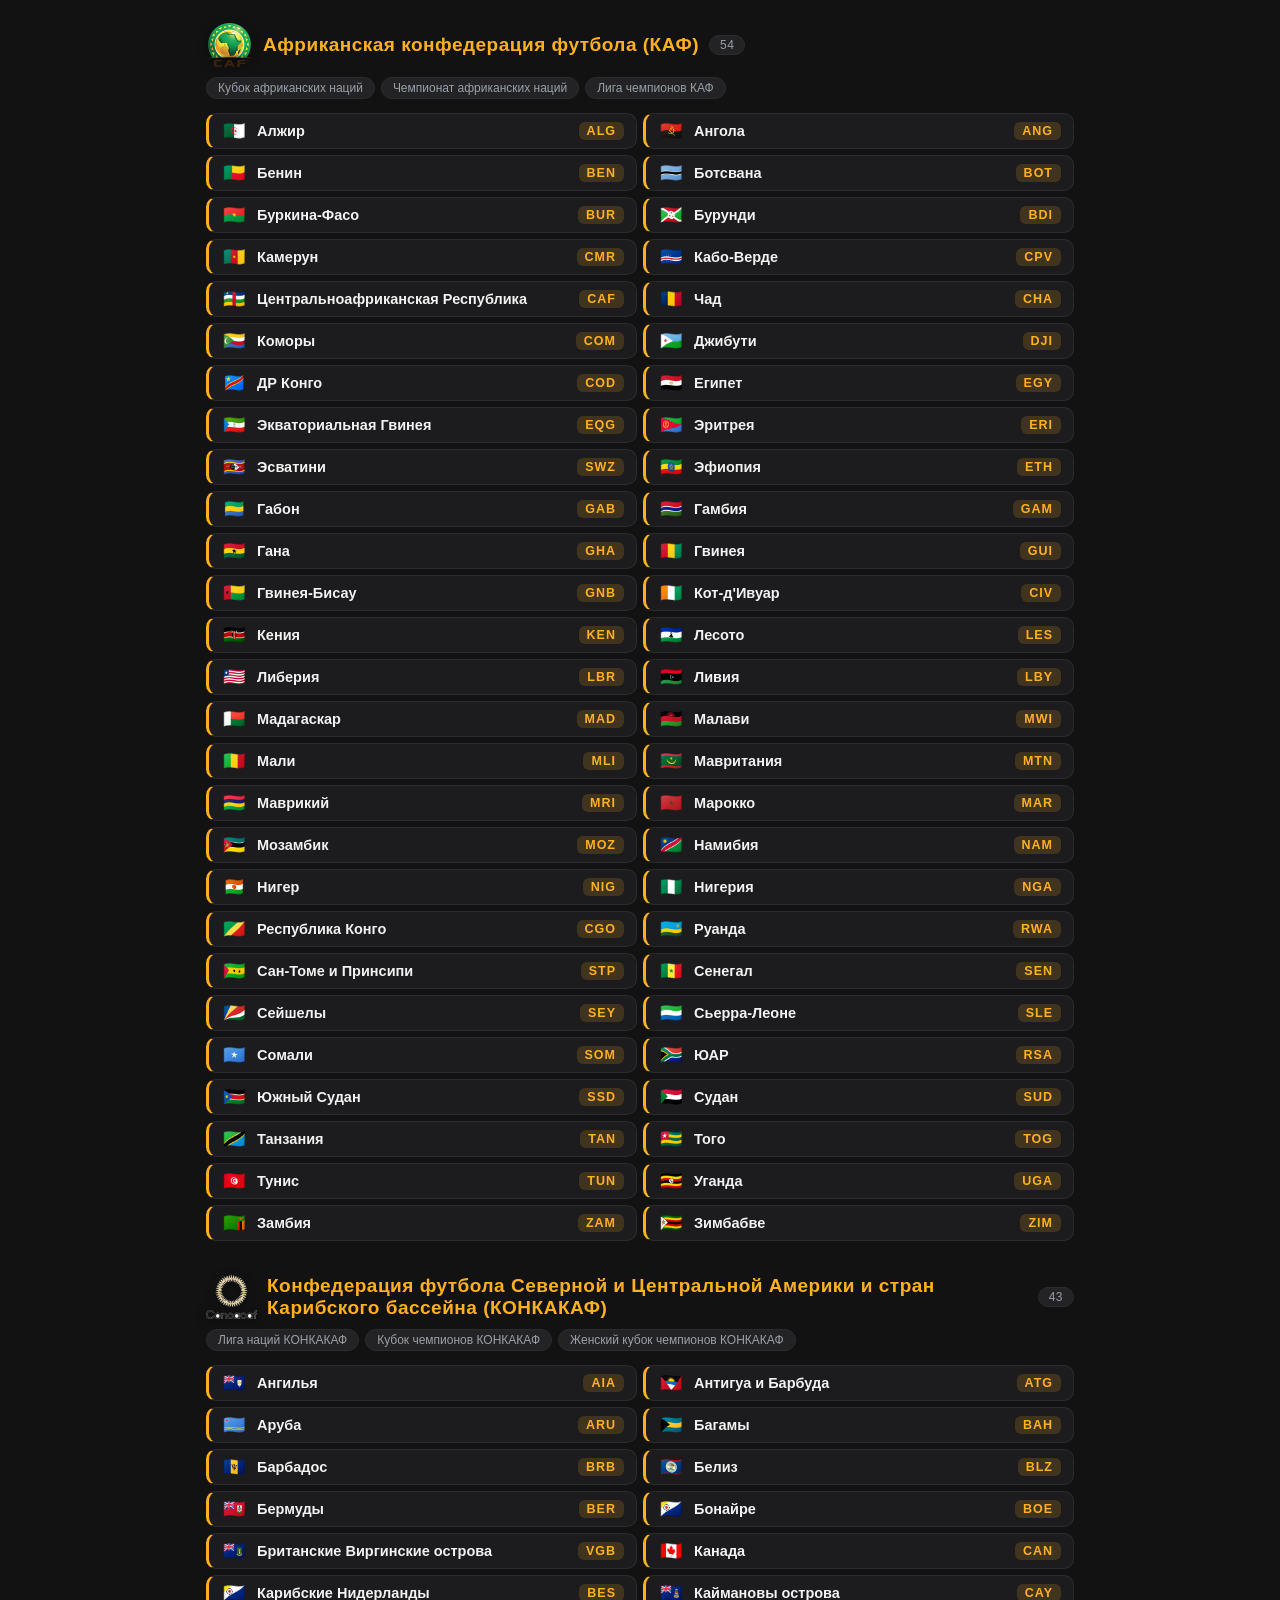
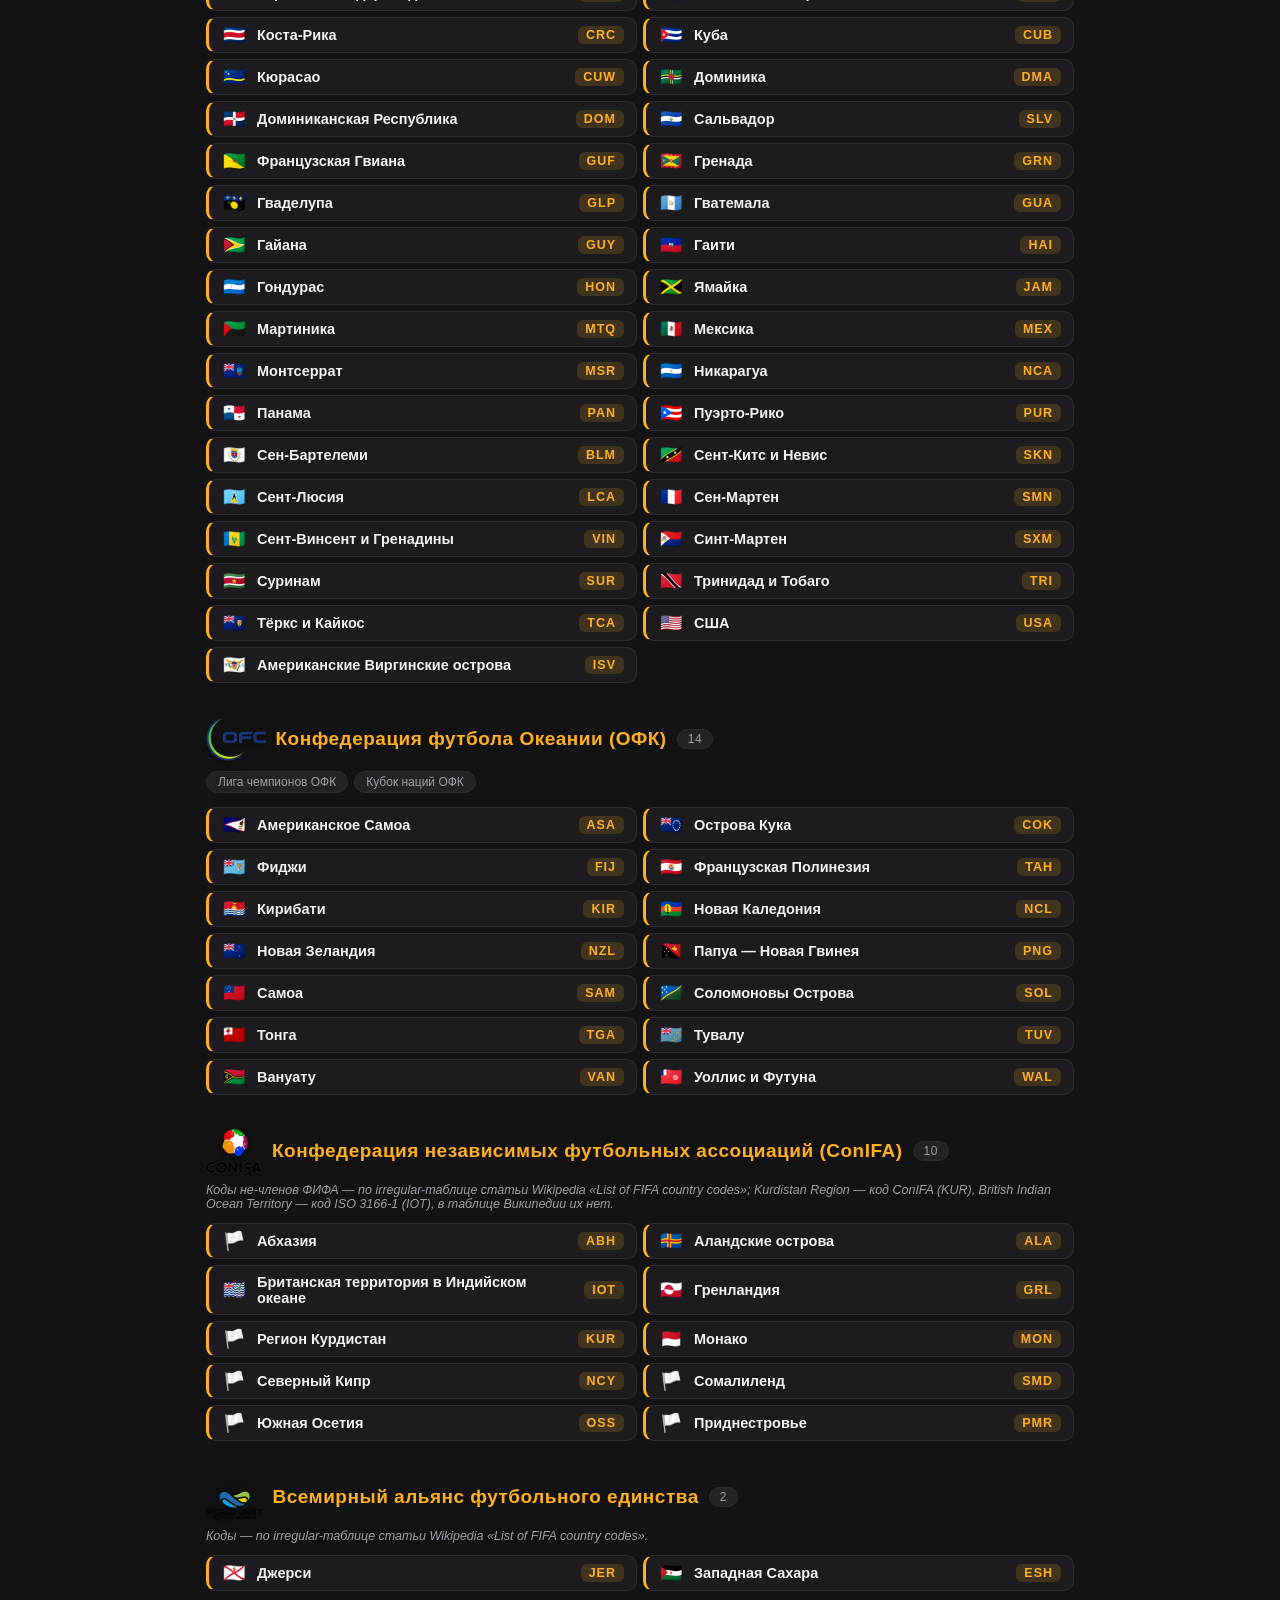
==== commit 3c416561: "Add files via upload" ====
--- a/countries.html
+++ b/countries.html
@@ -8,13 +8,14 @@
 :root{--bg:#121212;--card:#1c1c1e;--card2:#232326;--text:#f2f2f2;--muted:#9aa0a6;--amber:#ffb020;--amber-soft:rgba(255,176,32,.16)}
 *{box-sizing:border-box}
 body{margin:0;background:var(--bg);color:var(--text);font-family:'Segoe UI',Roboto,Helvetica,Arial,sans-serif}
-.wrap{max-width:900px;margin:0 auto;padding:40px 16px 60px}
-.back{display:inline-block;background:transparent;border:1px solid #3a3a3e;color:var(--muted);padding:6px 14px;border-radius:6px;cursor:pointer;font-size:13px;text-decoration:none;transition:background-color .15s,color .15s,border-color .15s}
+.wrap{max-width:900px;margin:0 auto;padding:0 16px 60px}
+.back{display:inline-flex;align-items:center;justify-content:center;background:var(--card);border:1px solid #2c2c30;color:var(--muted);padding:9px 2px;width:108px;border-radius:999px;cursor:pointer;text-decoration:none;box-sizing:border-box;transition:background-color .15s,color .15s,border-color .15s}
 .back:hover{background:var(--amber);color:#151515;border-color:var(--amber)}
-h1{color:var(--amber);font-size:30px;margin:24px 0 4px;letter-spacing:1px}
+h1{color:var(--amber);font-size:30px;margin:6px 0 4px;letter-spacing:1px}
 .intro{color:var(--muted);font-size:13.5px;margin:0 0 8px}
 .fed-sec{margin-top:34px}
 .fed{color:var(--amber);font-size:19px;margin:0 0 10px;letter-spacing:.5px;display:flex;align-items:center;gap:10px}
+.fedlogo{height:44px;width:auto;display:block;flex:0 0 auto;filter:drop-shadow(0 2px 5px rgba(0,0,0,.5))}
 .fed .cnt{font-size:12px;color:var(--muted);background:var(--card2);border:1px solid #2c2c30;border-radius:999px;padding:2px 10px;font-weight:400}
 .comps{display:flex;flex-wrap:wrap;gap:6px;margin:0 0 14px}
 .comp{font-size:12px;color:var(--muted);background:var(--card2);border:1px solid #2c2c30;border-radius:999px;padding:3px 11px}
@@ -26,15 +27,45 @@
 .cname{font-size:14.5px;font-weight:600}
 .ccode{margin-left:auto;font-size:12.5px;font-weight:700;letter-spacing:1px;color:var(--amber);background:var(--amber-soft);border-radius:6px;padding:2px 8px;flex:none}
 .ccode.nocode{color:var(--muted);background:var(--card2);font-weight:400}
+.cflag img{width:22px;height:15px;object-fit:contain;border-radius:2px;vertical-align:-2px}
+
+/* ---- шапка: геометрия главной страницы (кнопки языка в тех же координатах) ---- */
+.chead{max-width:900px;margin:0 auto;padding:28px 16px 10px}
+.chead .lang{display:flex;gap:10px;justify-content:flex-end;max-width:900px;margin:0 auto 6px}
+.chead .lcol{display:flex;flex-direction:column;align-items:center;gap:5px}
+.chead .lang button{
+  background:transparent;border:1px solid #3a3a3e;color:var(--muted);
+  padding:4px 12px;border-radius:6px;cursor:pointer;font-size:12px;letter-spacing:1px;
+}
+.chead .lang button.on,.chead .lang button:hover{background:var(--amber);color:#151515;border-color:var(--amber)}
+.chead .lcol svg{display:block;width:26px;height:26px;transition:transform .15s}
 </style>
 </head>
 <body>
+<header class="chead">
+  <div class="lang">
+    <div class="lcol"><button data-l="ru"><svg width="21" height="14" viewBox="0 0 9 6"><rect width="9" height="2" fill="#fff"/><rect y="2" width="9" height="2" fill="#0039a6"/><rect y="4" width="9" height="2" fill="#d52b1e"/></svg></button></div>
+    <div class="lcol"><button data-l="en"><svg width="21" height="14" viewBox="0 0 9 6"><rect width="9" height="6" fill="#012169"/><path d="M0,0 9,6 M9,0 0,6" stroke="#fff" stroke-width="1.2"/><path d="M0,0 9,6 M9,0 0,6" stroke="#C8102E" stroke-width="0.6"/><path d="M4.5,0 V6 M0,3 H9" stroke="#fff" stroke-width="2"/><path d="M4.5,0 V6 M0,3 H9" stroke="#C8102E" stroke-width="1.2"/></svg></button></div>
+    <div class="lcol"><button data-l="zh"><svg width="21" height="14" viewBox="0 0 30 20"><rect width="30" height="20" fill="#de2910"/><polygon points="5.000,2.000 5.674,4.073 7.853,4.073 6.090,5.354 6.763,7.427 5.000,6.146 3.237,7.427 3.910,5.354 2.147,4.073 4.326,4.073" fill="#ffde00"/><polygon points="10.000,0.618 10.191,1.212 10.814,1.212 10.311,1.582 10.503,2.176 10.000,1.806 9.497,2.176 9.689,1.582 9.186,1.212 9.809,1.212" fill="#ffde00"/><polygon points="12.000,2.618 12.191,3.212 12.814,3.212 12.311,3.582 12.503,4.176 12.000,3.806 11.497,4.176 11.689,3.582 11.186,3.212 11.809,3.212" fill="#ffde00"/><polygon points="12.000,5.618 12.191,6.212 12.814,6.212 12.311,6.582 12.503,7.176 12.000,6.806 11.497,7.176 11.689,6.582 11.186,6.212 11.809,6.212" fill="#ffde00"/><polygon points="10.000,7.618 10.191,8.212 10.814,8.212 10.311,8.582 10.503,9.176 10.000,8.806 9.497,9.176 9.689,8.582 9.186,8.212 9.809,8.212" fill="#ffde00"/></svg></button></div>
+  </div>
+  <a class="back" id="backBtn" href="Fake Pancake.html" aria-label="Назад"><svg width="46" height="16" viewBox="0 0 48 16" aria-hidden="true"><path d="M46 8 H5 M13 2 L5 8 L13 14" fill="none" stroke="currentColor" stroke-width="2.6" stroke-linecap="round" stroke-linejoin="round"/></svg></a>
+  <h1 id="pgTitle">Страны</h1>
+  <p class="intro" id="pgIntro">Федерации, турниры и страны с трёхбуквенными кодами ФИФА — всего 234 стран и территорий.</p>
+</header>
 <div class="wrap">
-  <a class="back" href="Fake Pancake.html">&larr; Назад</a>
-  <h1>Страны</h1>
-  <p class="intro">Федерации, турниры и страны с трёхбуквенными кодами ФИФА — всего 234 стран и территорий.</p>
-  <section class="fed-sec">
-  <h2 class="fed">Confederación Sudamericana de Fútbol<span class="cnt">10</span></h2>
+  <section class="fed-sec">
+  <h2 class="fed"><img class="fedlogo" src="[data-uri]" alt="FIFA"><span class="fedtext">Fédération Internationale de Football Association (FIFA)</span><span class="cnt">6</span></h2>
+  <div class="comps"><span class="comp">FIFA World Cup</span><span class="comp">FIFA Club World Cup</span><span class="comp">Olympic Football Tournament</span><span class="comp">Olympic Football Tournament Women</span></div>
+  <div class="cgrid">
+  <div class="crow"><span class="cflag">🇪🇸</span><span class="cname">Spain</span><span class="ccode">ESP</span></div>
+  <div class="crow"><span class="cflag">🇷🇺</span><span class="cname">Russia</span><span class="ccode">RUS</span></div>
+  <div class="crow"><span class="cflag">🇸🇪</span><span class="cname">Sweden</span><span class="ccode">SWE</span></div>
+  <div class="crow"><span class="cflag">🇨🇭</span><span class="cname">Switzerland</span><span class="ccode">SUI</span></div>
+  <div class="crow"><span class="cflag">🇫🇷</span><span class="cname">France</span><span class="ccode">FRA</span></div>
+  <div class="crow"><span class="cflag">🇧🇪</span><span class="cname">Belgium</span><span class="ccode">BEL</span></div>
+  </div></section>
+<section class="fed-sec">
+  <h2 class="fed"><img class="fedlogo" src="[data-uri]" alt="CONMEBOL"><span class="fedtext">Confederación Sudamericana de Fútbol (CONMEBOL)</span><span class="cnt">10</span></h2>
   <div class="comps"><span class="comp">CONMEBOL Copa America</span><span class="comp">CONMEBOL Libertadores</span><span class="comp">CONMEBOL Sudamericana</span></div>
   <div class="cgrid">
   <div class="crow"><span class="cflag">🇦🇷</span><span class="cname">Argentina</span><span class="ccode">ARG</span></div>
@@ -49,7 +80,7 @@
   <div class="crow"><span class="cflag">🇻🇪</span><span class="cname">Venezuela</span><span class="ccode">VEN</span></div>
   </div></section>
   <section class="fed-sec">
-  <h2 class="fed">Asian Football Confederation<span class="cnt">46</span></h2>
+  <h2 class="fed"><img class="fedlogo" src="[data-uri]" alt="AFC"><span class="fedtext">Asian Football Confederation (AFC)</span><span class="cnt">46</span></h2>
   <div class="comps"><span class="comp">AFC Asian Cup</span><span class="comp">AFC Champions League Elite</span><span class="comp">AFC Women's Champions League</span><span class="comp">ASEAN (AFF) Championship</span><span class="comp">ASEAN Club Championship</span><span class="comp">AFC Champions League Two</span><span class="comp">AFC Challenge League</span></div>
   <div class="cgrid">
   <div class="crow"><span class="cflag">🇦🇫</span><span class="cname">Afghanistan</span><span class="ccode">AFG</span></div>
@@ -100,7 +131,7 @@
   <div class="crow"><span class="cflag">🇾🇪</span><span class="cname">Yemen</span><span class="ccode">YEM</span></div>
   </div></section>
   <section class="fed-sec">
-  <h2 class="fed">Union of European Football Associations<span class="cnt">55</span></h2>
+  <h2 class="fed"><img class="fedlogo" src="[data-uri]" alt="UEFA"><span class="fedtext">Union of European Football Associations (UEFA)</span><span class="cnt">55</span></h2>
   <div class="comps"><span class="comp">UEFA Champions League</span><span class="comp">UEFA European Championship</span><span class="comp">UEFA Nations League</span><span class="comp">UEFA Europa League</span><span class="comp">UEFA Conference League</span></div>
   <div class="cgrid">
   <div class="crow"><span class="cflag">🇦🇱</span><span class="cname">Albania</span><span class="ccode">ALB</span></div>
@@ -160,7 +191,7 @@
   <div class="crow"><span class="cflag">🏴󠁧󠁢󠁷󠁬󠁳󠁿</span><span class="cname">Wales</span><span class="ccode">WAL</span></div>
   </div></section>
   <section class="fed-sec">
-  <h2 class="fed">Confédération Africaine de Football<span class="cnt">54</span></h2>
+  <h2 class="fed"><img class="fedlogo" src="[data-uri]" alt="CAF"><span class="fedtext">Confédération Africaine de Football (CAF)</span><span class="cnt">54</span></h2>
   <div class="comps"><span class="comp">CAF Africa Cup of Nations</span><span class="comp">CAF African Nations Championship</span><span class="comp">CAF Champions League</span></div>
   <div class="cgrid">
   <div class="crow"><span class="cflag">🇩🇿</span><span class="cname">Algeria</span><span class="ccode">ALG</span></div>
@@ -219,7 +250,7 @@
   <div class="crow"><span class="cflag">🇿🇼</span><span class="cname">Zimbabwe</span><span class="ccode">ZIM</span></div>
   </div></section>
   <section class="fed-sec">
-  <h2 class="fed">Confederation of North, Central American and Caribbean Association Football<span class="cnt">43</span></h2>
+  <h2 class="fed"><img class="fedlogo" src="[data-uri]" alt="CONCACAF"><span class="fedtext">Confederation of North, Central American and Caribbean Association Football (CONCACAF)</span><span class="cnt">43</span></h2>
   <div class="comps"><span class="comp">CONCACAF Nations League</span><span class="comp">CONCACAF Champions Cup</span><span class="comp">CONCACAF W Champions Cup</span></div>
   <div class="cgrid">
   <div class="crow"><span class="cflag">🇦🇮</span><span class="cname">Anguilla</span><span class="ccode">AIA</span></div>
@@ -254,7 +285,7 @@
   <div class="crow"><span class="cflag">🇳🇮</span><span class="cname">Nicaragua</span><span class="ccode">NCA</span></div>
   <div class="crow"><span class="cflag">🇵🇦</span><span class="cname">Panama</span><span class="ccode">PAN</span></div>
   <div class="crow"><span class="cflag">🇵🇷</span><span class="cname">Puerto Rico</span><span class="ccode">PUR</span></div>
-  <div class="crow"><span class="cflag">🇧🇱</span><span class="cname">Saint Barthélemy</span><span class="ccode nocode">—</span></div>
+  <div class="crow"><span class="cflag">🇧🇱</span><span class="cname">Saint Barthélemy</span><span class="ccode">BLM</span></div>
   <div class="crow"><span class="cflag">🇰🇳</span><span class="cname">Saint Kitts and Nevis</span><span class="ccode">SKN</span></div>
   <div class="crow"><span class="cflag">🇱🇨</span><span class="cname">Saint Lucia</span><span class="ccode">LCA</span></div>
   <div class="crow"><span class="cflag">🇲🇫</span><span class="cname">Saint Martin</span><span class="ccode">SMN</span></div>
@@ -267,7 +298,7 @@
   <div class="crow"><span class="cflag">🇻🇮</span><span class="cname">United States Virgin Islands</span><span class="ccode">ISV</span></div>
   </div></section>
   <section class="fed-sec">
-  <h2 class="fed">Oceania Football Confederation<span class="cnt">14</span></h2>
+  <h2 class="fed"><img class="fedlogo" src="[data-uri]" alt="OFC"><span class="fedtext">Oceania Football Confederation (OFC)</span><span class="cnt">14</span></h2>
   <div class="comps"><span class="comp">OFC Champions League</span><span class="comp">OFC Nations Cup</span></div>
   <div class="cgrid">
   <div class="crow"><span class="cflag">🇦🇸</span><span class="cname">American Samoa</span><span class="ccode">ASA</span></div>
@@ -286,27 +317,87 @@
   <div class="crow"><span class="cflag">🇼🇫</span><span class="cname">Wallis and Futuna</span><span class="ccode">WAL</span></div>
   </div></section>
   <section class="fed-sec">
-  <h2 class="fed">The Confederation of Independent Football Associations<span class="cnt">10</span></h2>
-  <p class="fnote">Не члены ФИФА — трёхбуквенных кодов ФИФА нет.</p>
-  <div class="cgrid">
-  <div class="crow"><span class="cflag">🏳️</span><span class="cname">Abkhazia</span><span class="ccode nocode">—</span></div>
-  <div class="crow"><span class="cflag">🇦🇽</span><span class="cname">Åland Islands</span><span class="ccode nocode">—</span></div>
-  <div class="crow"><span class="cflag">🇮🇴</span><span class="cname">British Indian Ocean Territory</span><span class="ccode nocode">—</span></div>
-  <div class="crow"><span class="cflag">🇬🇱</span><span class="cname">Greenland</span><span class="ccode nocode">—</span></div>
-  <div class="crow"><span class="cflag">🏳️</span><span class="cname">Kurdistan Region</span><span class="ccode nocode">—</span></div>
-  <div class="crow"><span class="cflag">🇲🇨</span><span class="cname">Monaco</span><span class="ccode nocode">—</span></div>
-  <div class="crow"><span class="cflag">🏳️</span><span class="cname">Northern Cyprus</span><span class="ccode nocode">—</span></div>
-  <div class="crow"><span class="cflag">🏳️</span><span class="cname">Somaliland</span><span class="ccode nocode">—</span></div>
-  <div class="crow"><span class="cflag">🏳️</span><span class="cname">South Ossetia</span><span class="ccode nocode">—</span></div>
-  <div class="crow"><span class="cflag">🏳️</span><span class="cname">Transnistria</span><span class="ccode nocode">—</span></div>
-  </div></section>
-  <section class="fed-sec">
-  <h2 class="fed">World Unity Football Alliance<span class="cnt">2</span></h2>
-  <p class="fnote">Не члены ФИФА — трёхбуквенных кодов ФИФА нет.</p>
-  <div class="cgrid">
-  <div class="crow"><span class="cflag">🇯🇪</span><span class="cname">Jersey</span><span class="ccode nocode">—</span></div>
-  <div class="crow"><span class="cflag">🇪🇭</span><span class="cname">Western Sahara</span><span class="ccode nocode">—</span></div>
+  <h2 class="fed"><img class="fedlogo" src="[data-uri]" alt="CONIFA"><span class="fedtext">The Confederation of Independent Football Associations (ConIFA)</span><span class="cnt">10</span></h2>
+  <p class="fnote">Коды не-членов ФИФА — по irregular-таблице статьи Wikipedia «List of FIFA country codes»; Kurdistan Region — код ConIFA (KUR), British Indian Ocean Territory — код ISO 3166-1 (IOT), в таблице Википедии их нет.</p>
+  <div class="cgrid">
+  <div class="crow"><span class="cflag"><img src="https://commons.wikimedia.org/wiki/Special:FilePath/Flag_of_Abkhazia.svg?width=40" alt="Abkhazia" onerror="this.parentNode.textContent='🏳️'"></span><span class="cname">Abkhazia</span><span class="ccode">ABH</span></div>
+  <div class="crow"><span class="cflag">🇦🇽</span><span class="cname">Åland Islands</span><span class="ccode">ALA</span></div>
+  <div class="crow"><span class="cflag">🇮🇴</span><span class="cname">British Indian Ocean Territory</span><span class="ccode">IOT</span></div>
+  <div class="crow"><span class="cflag">🇬🇱</span><span class="cname">Greenland</span><span class="ccode">GRL</span></div>
+  <div class="crow"><span class="cflag"><img src="https://commons.wikimedia.org/wiki/Special:FilePath/Flag_of_Kurdistan.svg?width=40" alt="Kurdistan Region" onerror="this.parentNode.textContent='🏳️'"></span><span class="cname">Kurdistan Region</span><span class="ccode">KUR</span></div>
+  <div class="crow"><span class="cflag">🇲🇨</span><span class="cname">Monaco</span><span class="ccode">MON</span></div>
+  <div class="crow"><span class="cflag"><img src="https://commons.wikimedia.org/wiki/Special:FilePath/Flag_of_Northern_Cyprus.svg?width=40" alt="Northern Cyprus" onerror="this.parentNode.textContent='🏳️'"></span><span class="cname">Northern Cyprus</span><span class="ccode">NCY</span></div>
+  <div class="crow"><span class="cflag"><img src="https://commons.wikimedia.org/wiki/Special:FilePath/Flag_of_Somaliland.svg?width=40" alt="Somaliland" onerror="this.parentNode.textContent='🏳️'"></span><span class="cname">Somaliland</span><span class="ccode">SMD</span></div>
+  <div class="crow"><span class="cflag"><img src="https://commons.wikimedia.org/wiki/Special:FilePath/Flag_of_South_Ossetia.svg?width=40" alt="South Ossetia" onerror="this.parentNode.textContent='🏳️'"></span><span class="cname">South Ossetia</span><span class="ccode">OSS</span></div>
+  <div class="crow"><span class="cflag"><img src="https://commons.wikimedia.org/wiki/Special:FilePath/Flag_of_Transnistria_(state).svg?width=40" alt="Transnistria" onerror="this.parentNode.textContent='🏳️'"></span><span class="cname">Transnistria</span><span class="ccode">PMR</span></div>
+  </div></section>
+  <section class="fed-sec">
+  <h2 class="fed"><img class="fedlogo" src="[data-uri]" alt="WUFA"><span class="fedtext">World Unity Football Alliance (WUFA)</span><span class="cnt">2</span></h2>
+  <p class="fnote">Коды — по irregular-таблице статьи Wikipedia «List of FIFA country codes».</p>
+  <div class="cgrid">
+  <div class="crow"><span class="cflag">🇯🇪</span><span class="cname">Jersey</span><span class="ccode">JER</span></div>
+  <div class="crow"><span class="cflag">🇪🇭</span><span class="cname">Western Sahara</span><span class="ccode">ESH</span></div>
   </div></section>
 </div>
+
+<script>
+(function(){
+  var DATA = {"D":{"Argentina":["Аргентина","阿根廷"],"Bolivia":["Боливия","玻利维亚"],"Brazil":["Бразилия","巴西"],"Chile":["Чили","智利"],"Colombia":["Колумбия","哥伦比亚"],"Ecuador":["Эквадор","厄瓜多尔"],"Paraguay":["Парагвай","巴拉圭"],"Peru":["Перу","秘鲁"],"Uruguay":["Уругвай","乌拉圭"],"Venezuela":["Венесуэла","委内瑞拉"],"Afghanistan":["Афганистан","阿富汗"],"Australia":["Австралия","澳大利亚"],"Bahrain":["Бахрейн","巴林"],"Bangladesh":["Бангладеш","孟加拉国"],"Bhutan":["Бутан","不丹"],"Brunei":["Бруней","文莱"],"Cambodia":["Камбоджа","柬埔寨"],"China":["Китай","中国"],"East Timor":["Восточный Тимор","东帝汶"],"Guam":["Гуам","关岛"],"Hong Kong":["Гонконг","中国香港"],"India":["Индия","印度"],"Indonesia":["Индонезия","印度尼西亚"],"Iran":["Иран","伊朗"],"Iraq":["Ирак","伊拉克"],"Japan":["Япония","日本"],"Jordan":["Иордания","约旦"],"Kuwait":["Кувейт","科威特"],"Kyrgyzstan":["Киргизия","吉尔吉斯斯坦"],"Laos":["Лаос","老挝"],"Lebanon":["Ливан","黎巴嫩"],"Macau":["Макао","中国澳门"],"Malaysia":["Малайзия","马来西亚"],"Maldives":["Мальдивы","马尔代夫"],"Mongolia":["Монголия","蒙古"],"Myanmar":["Мьянма","缅甸"],"Nepal":["Непал","尼泊尔"],"North Korea":["КНДР","朝鲜"],"Oman":["Оман","阿曼"],"Pakistan":["Пакистан","巴基斯坦"],"Palestine":["Палестина","巴勒斯坦"],"Philippines":["Филиппины","菲律宾"],"Qatar":["Катар","卡塔尔"],"Saudi Arabia":["Саудовская Аравия","沙特阿拉伯"],"Singapore":["Сингапур","新加坡"],"South Korea":["Южная Корея","韩国"],"Sri Lanka":["Шри-Ланка","斯里兰卡"],"Syria":["Сирия","叙利亚"],"Taiwan":["Тайвань","中华台北"],"Tajikistan":["Таджикистан","塔吉克斯坦"],"Thailand":["Таиланд","泰国"],"Turkmenistan":["Туркменистан","土库曼斯坦"],"United Arab Emirates":["ОАЭ","阿联酋"],"Uzbekistan":["Узбекистан","乌兹别克斯坦"],"Vietnam":["Вьетнам","越南"],"Yemen":["Йемен","也门"],"Albania":["Албания","阿尔巴尼亚"],"Andorra":["Андорра","安道尔"],"Armenia":["Армения","亚美尼亚"],"Austria":["Австрия","奥地利"],"Azerbaijan":["Азербайджан","阿塞拜疆"],"Belarus":["Беларусь","白俄罗斯"],"Belgium":["Бельгия","比利时"],"Bosnia and Herzegovina":["Босния и Герцеговина","波斯尼亚和黑塞哥维那"],"Bulgaria":["Болгария","保加利亚"],"Croatia":["Хорватия","克罗地亚"],"Cyprus":["Кипр","塞浦路斯"],"Czechia":["Чехия","捷克"],"Denmark":["Дания","丹麦"],"England":["Англия","英格兰"],"Estonia":["Эстония","爱沙尼亚"],"Faroe Islands":["Фарерские острова","法罗群岛"],"Finland":["Финляндия","芬兰"],"France":["Франция","法国"],"Georgia":["Грузия","格鲁吉亚"],"Germany":["Германия","德国"],"Gibraltar":["Гибралтар","直布罗陀"],"Greece":["Греция","希腊"],"Hungary":["Венгрия","匈牙利"],"Iceland":["Исландия","冰岛"],"Ireland":["Ирландия","爱尔兰"],"Israel":["Израиль","以色列"],"Italy":["Италия","意大利"],"Kazakhstan":["Казахстан","哈萨克斯坦"],"Kosovo":["Косово","科索沃"],"Latvia":["Латвия","拉脱维亚"],"Liechtenstein":["Лихтенштейн","列支敦士登"],"Lithuania":["Литва","立陶宛"],"Luxembourg":["Люксембург","卢森堡"],"Malta":["Мальта","马耳他"],"Moldova":["Молдова","摩尔多瓦"],"Montenegro":["Черногория","黑山"],"Netherlands":["Нидерланды","荷兰"],"Northern Ireland":["Северная Ирландия","北爱尔兰"],"North Macedonia":["Северная Македония","北马其顿"],"Norway":["Норвегия","挪威"],"Poland":["Польша","波兰"],"Portugal":["Португалия","葡萄牙"],"Romania":["Румыния","罗马尼亚"],"Russia":["Россия","俄罗斯"],"San Marino":["Сан-Марино","圣马力诺"],"Scotland":["Шотландия","苏格兰"],"Serbia":["Сербия","塞尔维亚"],"Slovakia":["Словакия","斯洛伐克"],"Slovenia":["Словения","斯洛文尼亚"],"Spain":["Испания","西班牙"],"Sweden":["Швеция","瑞典"],"Switzerland":["Швейцария","瑞士"],"Turkey":["Турция","土耳其"],"Ukraine":["Украина","乌克兰"],"Wales":["Уэльс","威尔士"],"Algeria":["Алжир","阿尔及利亚"],"Angola":["Ангола","安哥拉"],"Benin":["Бенин","贝宁"],"Botswana":["Ботсвана","博茨瓦纳"],"Burkina Faso":["Буркина-Фасо","布基纳法索"],"Burundi":["Бурунди","布隆迪"],"Cameroon":["Камерун","喀麦隆"],"Cape Verde":["Кабо-Верде","佛得角"],"Central African Republic":["Центральноафриканская Республика","中非共和国"],"Chad":["Чад","乍得"],"Comoros":["Коморы","科摩罗"],"Djibouti":["Джибути","吉布提"],"DR Congo":["ДР Конго","刚果民主共和国"],"Egypt":["Египет","埃及"],"Equatorial Guinea":["Экваториальная Гвинея","赤道几内亚"],"Eritrea":["Эритрея","厄立特里亚"],"Eswatini":["Эсватини","斯威士兰"],"Ethiopia":["Эфиопия","埃塞俄比亚"],"Gabon":["Габон","加蓬"],"Gambia":["Гамбия","冈比亚"],"Ghana":["Гана","加纳"],"Guinea":["Гвинея","几内亚"],"Guinea-Bissau":["Гвинея-Бисау","几内亚比绍"],"Ivory Coast":["Кот-д'Ивуар","科特迪瓦"],"Kenya":["Кения","肯尼亚"],"Lesotho":["Лесото","莱索托"],"Liberia":["Либерия","利比里亚"],"Libya":["Ливия","利比亚"],"Madagascar":["Мадагаскар","马达加斯加"],"Malawi":["Малави","马拉维"],"Mali":["Мали","马里"],"Mauritania":["Мавритания","毛里塔尼亚"],"Mauritius":["Маврикий","毛里求斯"],"Morocco":["Марокко","摩洛哥"],"Mozambique":["Мозамбик","莫桑比克"],"Namibia":["Намибия","纳米比亚"],"Niger":["Нигер","尼日尔"],"Nigeria":["Нигерия","尼日利亚"],"Republic of the Congo":["Республика Конго","刚果共和国"],"Rwanda":["Руанда","卢旺达"],"São Tomé and Príncipe":["Сан-Томе и Принсипи","圣多美和普林西比"],"Senegal":["Сенегал","塞内加尔"],"Seychelles":["Сейшелы","塞舌尔"],"Sierra Leone":["Сьерра-Леоне","塞拉利昂"],"Somalia":["Сомали","索马里"],"South Africa":["ЮАР","南非"],"South Sudan":["Южный Судан","南苏丹"],"Sudan":["Судан","苏丹"],"Tanzania":["Танзания","坦桑尼亚"],"Togo":["Того","多哥"],"Tunisia":["Тунис","突尼斯"],"Uganda":["Уганда","乌干达"],"Zambia":["Замбия","赞比亚"],"Zimbabwe":["Зимбабве","津巴布韦"],"Anguilla":["Ангилья","安圭拉"],"Antigua and Barbuda":["Антигуа и Барбуда","安提瓜和巴布达"],"Aruba":["Аруба","阿鲁巴"],"Bahamas":["Багамы","巴哈马"],"Barbados":["Барбадос","巴巴多斯"],"Belize":["Белиз","伯利兹"],"Bermuda":["Бермуды","百慕大"],"Bonaire":["Бонайре","博奈尔"],"British Virgin Islands":["Британские Виргинские острова","英属维尔京群岛"],"Canada":["Канада","加拿大"],"Caribbean Netherlands":["Карибские Нидерланды","荷属加勒比区"],"Cayman Islands":["Каймановы острова","开曼群岛"],"Costa Rica":["Коста-Рика","哥斯达黎加"],"Cuba":["Куба","古巴"],"Curaçao":["Кюрасао","库拉索"],"Dominica":["Доминика","多米尼克"],"Dominican Republic":["Доминиканская Республика","多米尼加共和国"],"El Salvador":["Сальвадор","萨尔瓦多"],"French Guiana":["Французская Гвиана","法属圭亚那"],"Grenada":["Гренада","格林纳达"],"Guadeloupe":["Гваделупа","瓜德罗普"],"Guatemala":["Гватемала","危地马拉"],"Guyana":["Гайана","圭亚那"],"Haiti":["Гаити","海地"],"Honduras":["Гондурас","洪都拉斯"],"Jamaica":["Ямайка","牙买加"],"Martinique":["Мартиника","马提尼克"],"Mexico":["Мексика","墨西哥"],"Montserrat":["Монтсеррат","蒙特塞拉特"],"Nicaragua":["Никарагуа","尼加拉瓜"],"Panama":["Панама","巴拿马"],"Puerto Rico":["Пуэрто-Рико","波多黎各"],"Saint Barthélemy":["Сен-Бартелеми","圣巴泰勒米"],"Saint Kitts and Nevis":["Сент-Китс и Невис","圣基茨和尼维斯"],"Saint Lucia":["Сент-Люсия","圣卢西亚"],"Saint Martin":["Сен-Мартен","法属圣马丁"],"Saint Vincent and the Grenadines":["Сент-Винсент и Гренадины","圣文森特和格林纳丁斯"],"Sint Maarten":["Синт-Мартен","荷属圣马丁"],"Suriname":["Суринам","苏里南"],"Trinidad and Tobago":["Тринидад и Тобаго","特立尼达和多巴哥"],"Turks and Caicos Islands":["Тёркс и Кайкос","特克斯和凯科斯群岛"],"United States":["США","美国"],"United States Virgin Islands":["Американские Виргинские острова","美属维尔京群岛"],"American Samoa":["Американское Самоа","美属萨摩亚"],"Cook Islands":["Острова Кука","库克群岛"],"Fiji":["Фиджи","斐济"],"French Polynesia":["Французская Полинезия","法属波利尼西亚"],"Kiribati":["Кирибати","基里巴斯"],"New Caledonia":["Новая Каледония","新喀里多尼亚"],"New Zealand":["Новая Зеландия","新西兰"],"Papua New Guinea":["Папуа — Новая Гвинея","巴布亚新几内亚"],"Samoa":["Самоа","萨摩亚"],"Solomon Islands":["Соломоновы Острова","所罗门群岛"],"Tonga":["Тонга","汤加"],"Tuvalu":["Тувалу","图瓦卢"],"Vanuatu":["Вануату","瓦努阿图"],"Wallis and Futuna":["Уоллис и Футуна","瓦利斯和富图纳"],"Abkhazia":["Абхазия","阿布哈兹"],"Åland Islands":["Аландские острова","奥兰群岛"],"British Indian Ocean Territory":["Британская территория в Индийском океане","英属印度洋领地"],"Greenland":["Гренландия","格陵兰"],"Kurdistan Region":["Регион Курдистан","库尔德斯坦地区"],"Monaco":["Монако","摩纳哥"],"Northern Cyprus":["Северный Кипр","北塞浦路斯"],"Somaliland":["Сомалиленд","索马里兰"],"South Ossetia":["Южная Осетия","南奥塞梯"],"Transnistria":["Приднестровье","德涅斯特河沿岸"],"Jersey":["Джерси","泽西岛"],"Western Sahara":["Западная Сахара","西撒哈拉"]},"FC":{"FIFA World Cup":["Чемпионат мира по футболу","国际足联世界杯"],"FIFA Club World Cup":["Клубный чемпионат мира ФИФА","国际足联俱乐部世界杯"],"Olympic Football Tournament":["Олимпийский футбольный турнир","奥运会足球比赛"],"Olympic Football Tournament Women":["Олимпийский футбольный турнир (женщины)","奥运会女子足球比赛"],"CONMEBOL Copa America":["Копа Америка","美洲杯"],"CONMEBOL Libertadores":["Копа Либертадорес","南美解放者杯"],"CONMEBOL Sudamericana":["Копа Судамерикана","南美俱乐部杯"],"AFC Asian Cup":["Кубок Азии","亚洲杯"],"AFC Champions League Elite":["Лига чемпионов АФК (элитная)","亚冠精英联赛"],"AFC Women's Champions League":["Женская Лига чемпионов АФК","亚足联女子冠军联赛"],"ASEAN (AFF) Championship":["Чемпионат АСЕАН","东南亚足球锦标赛"],"ASEAN Club Championship":["Клубный чемпионат АСЕАН","东南亚俱乐部锦标赛"],"AFC Champions League Two":["Лига чемпионов АФК Two","亚冠二级联赛"],"AFC Challenge League":["Лига вызова АФК","亚足联挑战联赛"],"UEFA Champions League":["Лига чемпионов УЕФА","欧洲冠军联赛"],"UEFA European Championship":["Чемпионат Европы","欧洲足球锦标赛"],"UEFA Nations League":["Лига наций УЕФА","欧洲国家联赛"],"UEFA Europa League":["Лига Европы УЕФА","欧罗巴联赛"],"UEFA Conference League":["Лига конференций УЕФА","欧协联"],"CAF Africa Cup of Nations":["Кубок африканских наций","非洲国家杯"],"CAF African Nations Championship":["Чемпионат африканских наций","非洲国家锦标赛"],"CAF Champions League":["Лига чемпионов КАФ","非洲冠军联赛"],"CONCACAF Nations League":["Лига наций КОНКАКАФ","中北美国家联赛"],"CONCACAF Champions Cup":["Кубок чемпионов КОНКАКАФ","中北美冠军杯"],"CONCACAF W Champions Cup":["Женский кубок чемпионов КОНКАКАФ","中北美女子冠军杯"],"OFC Champions League":["Лига чемпионов ОФК","大洋洲冠军联赛"],"OFC Nations Cup":["Кубок наций ОФК","大洋洲国家杯"]},"FF":{"Fédération Internationale de Football Association (FIFA)":["Международная федерация футбола (ФИФА)","国际足球联合会（FIFA）"],"Confederación Sudamericana de Fútbol (CONMEBOL)":["Конфедерация футбола Южной Америки (КОНМЕБОЛ)","南美洲足球联合会（CONMEBOL）"],"Asian Football Confederation (AFC)":["Азиатская футбольная конфедерация (АФК)","亚洲足球联合会（AFC）"],"Union of European Football Associations (UEFA)":["Союз европейских футбольных ассоциаций (УЕФА)","欧洲足球协会联盟（UEFA）"],"Confédération Africaine de Football (CAF)":["Африканская конфедерация футбола (КАФ)","非洲足球联合会（CAF）"],"Confederation of North, Central American and Caribbean Association Football (CONCACAF)":["Конфедерация футбола Северной и Центральной Америки и стран Карибского бассейна (КОНКАКАФ)","中北美及加勒比海足球协会（CONCACAF）"],"Oceania Football Confederation (OFC)":["Конфедерация футбола Океании (ОФК)","大洋洲足球联合会（OFC）"],"The Confederation of Independent Football Associations (ConIFA)":["Конфедерация независимых футбольных ассоциаций (ConIFA)","独立足球协会联合会（ConIFA）"],"World Unity Football Alliance (WUFA)":["Всемирный альянс футбольного единства","世界团结足球联盟（WUFA）"]},"UI":{"h1":["Страны","Countries","国家与地区"],"intro":["Федерации, турниры и страны с трёхбуквенными кодами ФИФА — всего 234 стран и территорий.","Federations, tournaments and countries with three-letter FIFA codes — 234 countries and territories in total.","联合会、赛事和国家及其三字国际足联代码 — 共 234 个国家和地区。"],"note1":["Коды не-членов ФИФА — по irregular-таблице статьи Wikipedia «List of FIFA country codes»; Kurdistan Region — код ConIFA (KUR), British Indian Ocean Territory — код ISO 3166-1 (IOT), в таблице Википедии их нет.","Non-FIFA codes — from the irregular table of the Wikipedia article «List of FIFA country codes»; Kurdistan Region — ConIFA code (KUR), British Indian Ocean Territory — ISO 3166-1 code (IOT), not in the Wikipedia table.","非国际足联成员代码 — 取自维基百科「List of FIFA country codes」条目的不规则代码表；库尔德斯坦地区 — ConIFA 代码 (KUR)，英属印度洋领地 — ISO 3166-1 代码 (IOT)，维基百科表中没有。"],"note2":["Коды — по irregular-таблице статьи Wikipedia «List of FIFA country codes».","Codes — from the irregular table of the Wikipedia article «List of FIFA country codes».","代码 — 取自维基百科「List of FIFA country codes」条目的不规则代码表。"],"title":["Fake Pancake — Страны","Fake Pancake — Countries","Fake Pancake — 国家与地区"]}};
+  var D = DATA.D, FC = DATA.FC, FF = DATA.FF, UI = DATA.UI;
+
+  function initBases(){
+    document.querySelectorAll('.cname,.comp,.fnote').forEach(function(el){
+      el.dataset.base = el.textContent.trim();
+    });
+    document.querySelectorAll('.fed').forEach(function(el){
+      var t = el.querySelector('.fedtext');
+      el.dataset.base = t ? t.textContent.trim() : '';
+    });
+  }
+
+  function applyLang(l){
+    var idx = l==='ru'?0:(l==='en'?1:2); /* UI: три языка [ru,en,zh] */
+    var didx = l==='ru'?0:1;             /* D/FC/FF: [ru,zh], английский — базовый текст */
+    document.querySelectorAll('.cname,.comp').forEach(function(el){
+      if(l==='en'){ el.textContent = el.dataset.base; return; }
+      var d = D[el.dataset.base] || FC[el.dataset.base];
+      if(d) el.textContent = d[didx];
+    });
+    document.querySelectorAll('.fed').forEach(function(el){
+      if(el.dataset.base && FF[el.dataset.base]){
+        var t = el.querySelector('.fedtext');
+        if(t) t.textContent = (l==='en') ? el.dataset.base : FF[el.dataset.base][didx];
+      }
+    });
+    document.querySelectorAll('.fnote').forEach(function(el){
+      if(l==='en'){ el.textContent = el.dataset.base; return; }
+      var key = el.dataset.base.length>100 ? 'note1' : 'note2';
+      el.textContent = UI[key][idx];
+    });
+    document.getElementById('pgTitle').textContent = UI.h1[idx];
+    document.getElementById('pgIntro').textContent = UI.intro[idx];
+    document.title = UI.title[idx];
+    document.documentElement.lang = l;
+    document.querySelectorAll('.chead .lang button').forEach(function(bt){
+      bt.classList.toggle('on', bt.dataset.l===l);
+    });
+  }
+
+  document.querySelectorAll('.chead .lang button').forEach(function(bt){
+    bt.addEventListener('click', function(){ applyLang(bt.dataset.l); });
+  });
+  initBases();
+  applyLang('ru');
+
+  var back = document.getElementById('backBtn');
+  if(back){
+    back.addEventListener('click', function(e){
+      try{
+        if(window.opener && !window.opener.closed){ e.preventDefault(); window.opener.focus(); window.close(); }
+      }catch(err){}
+    });
+  }
+})();
+</script>
 </body>
 </html>
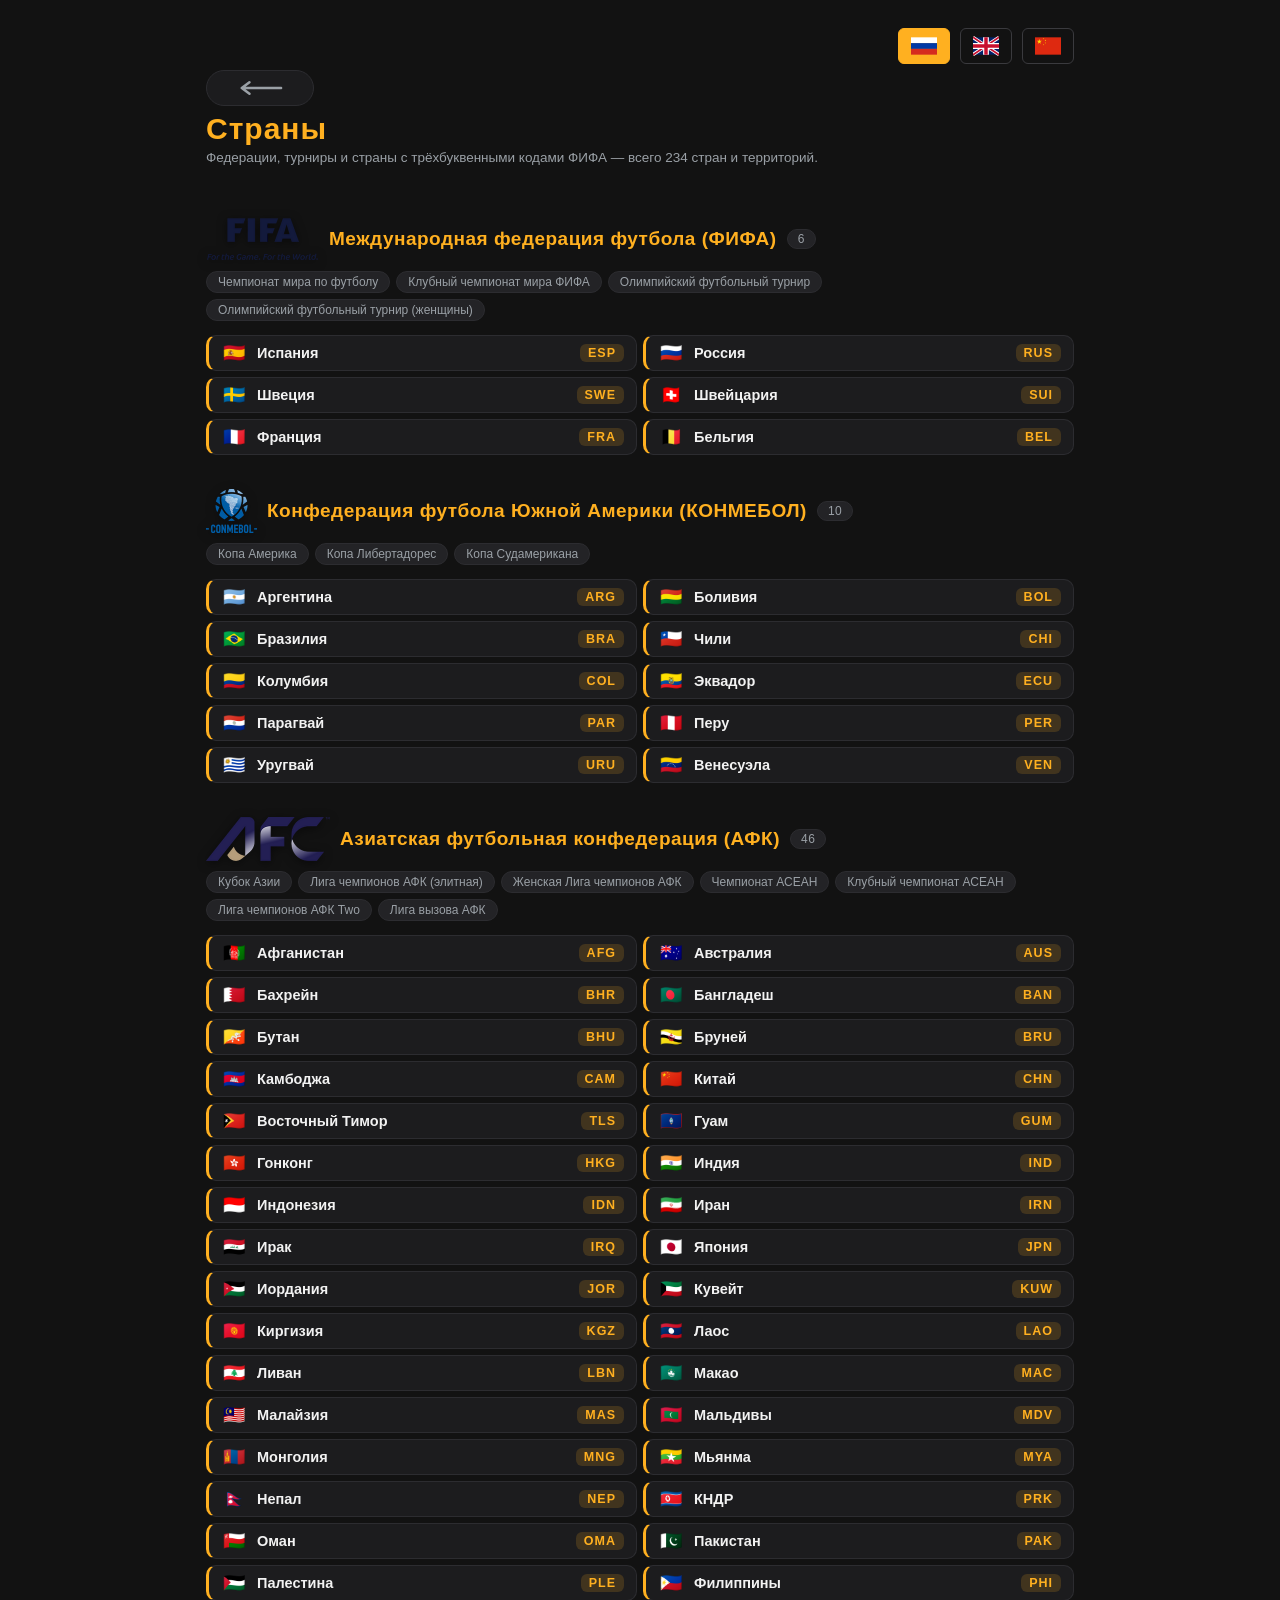
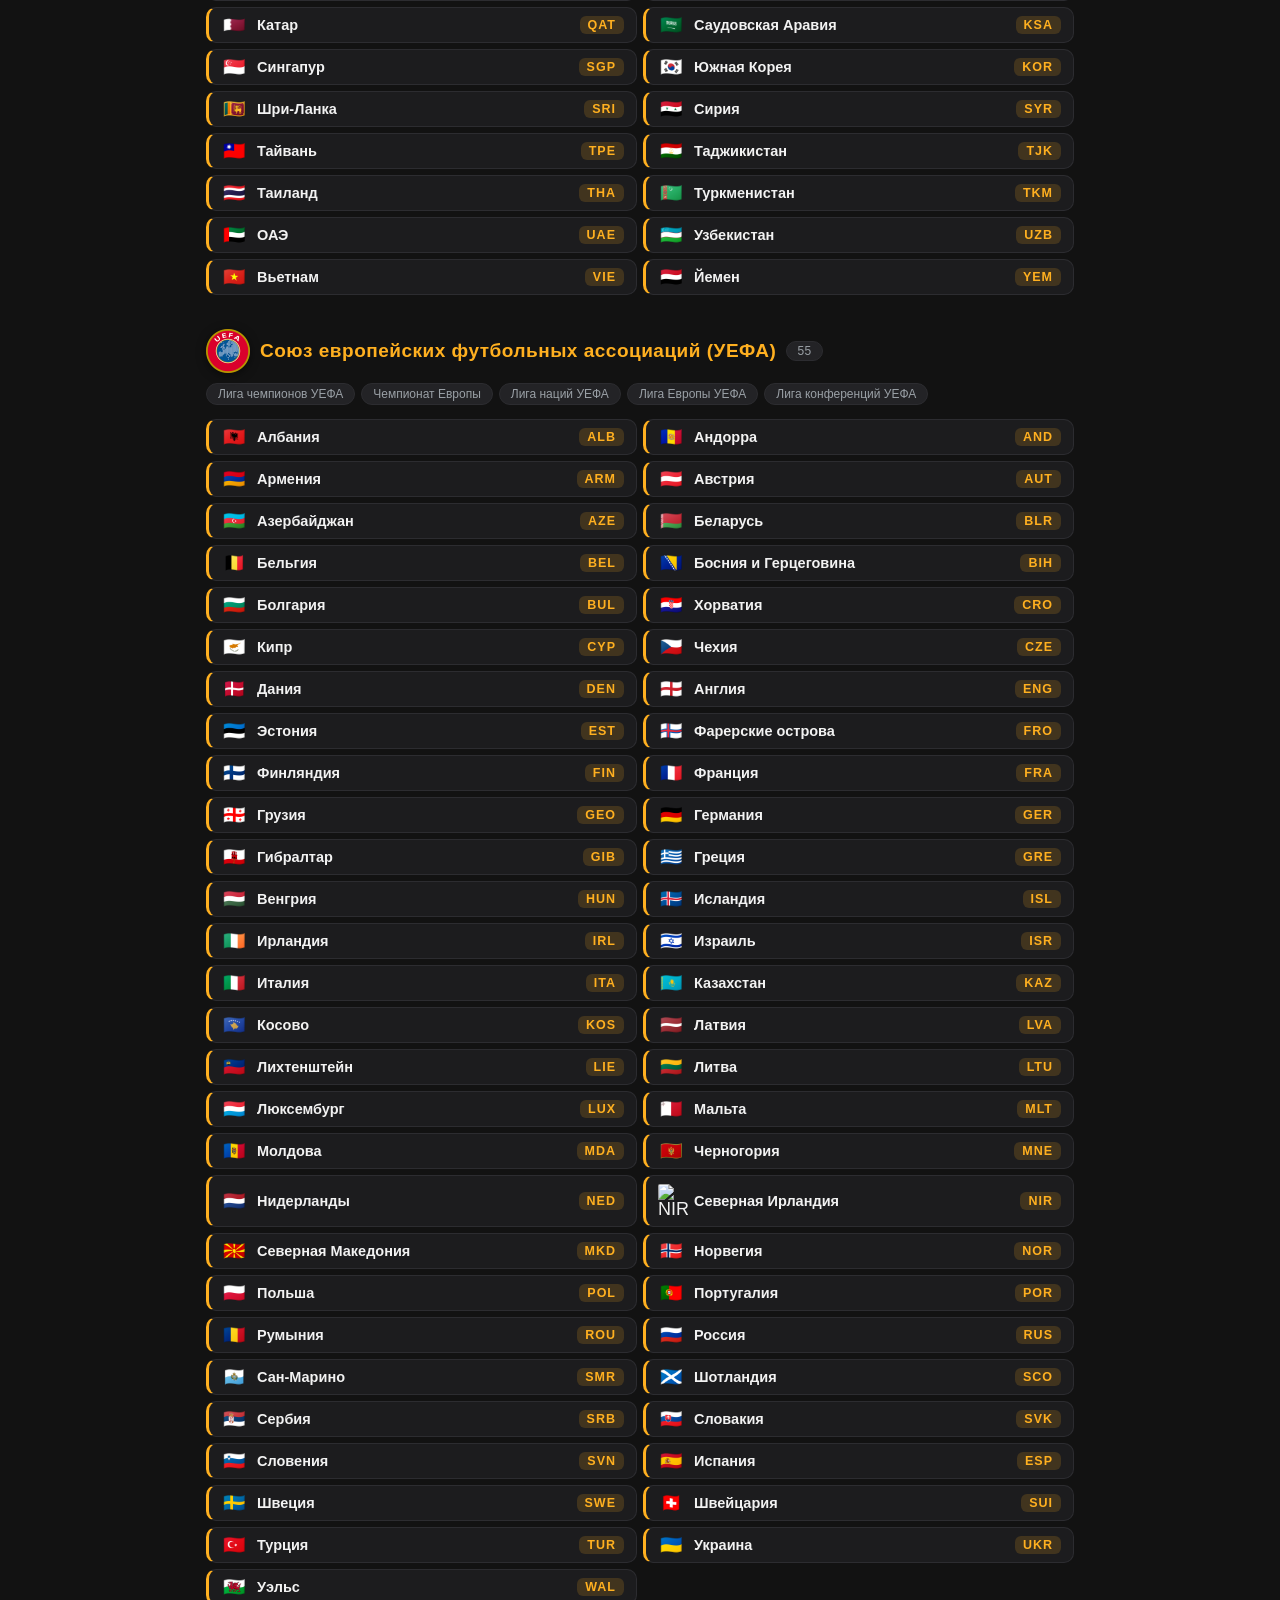
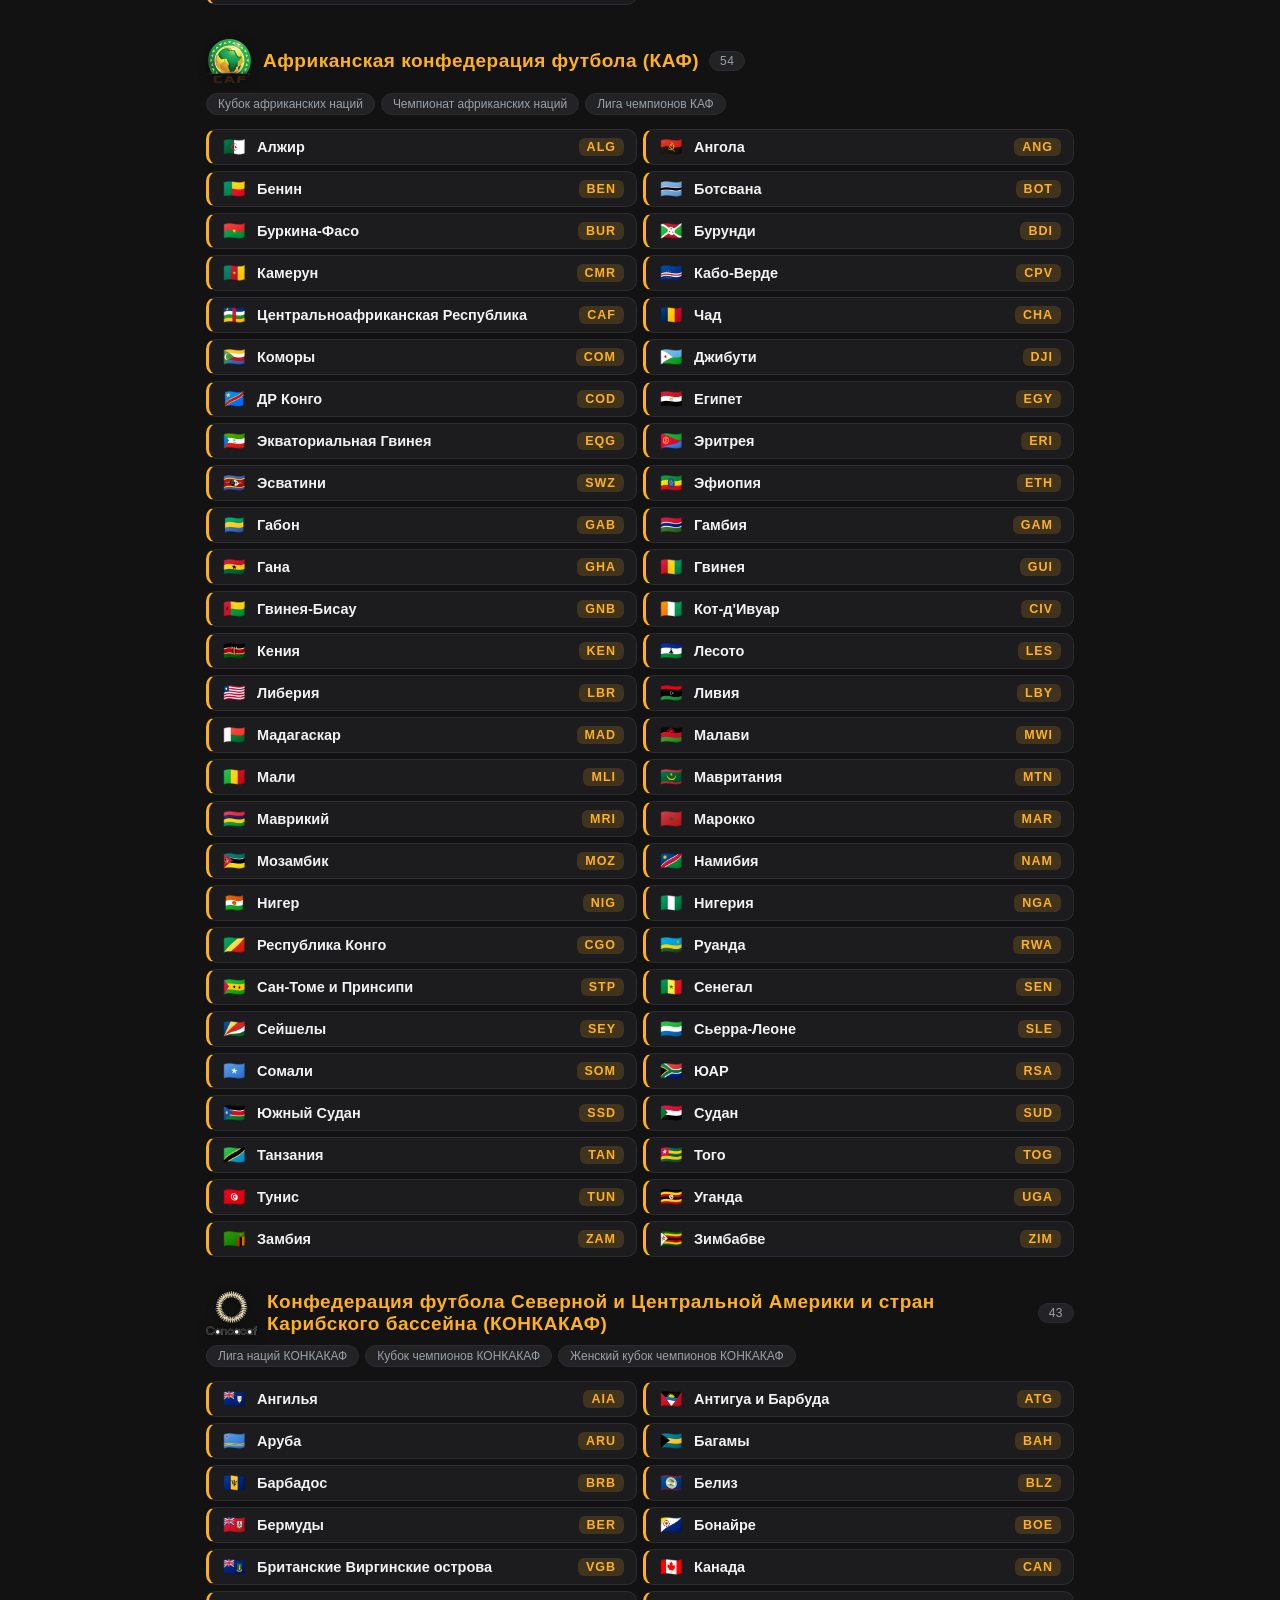
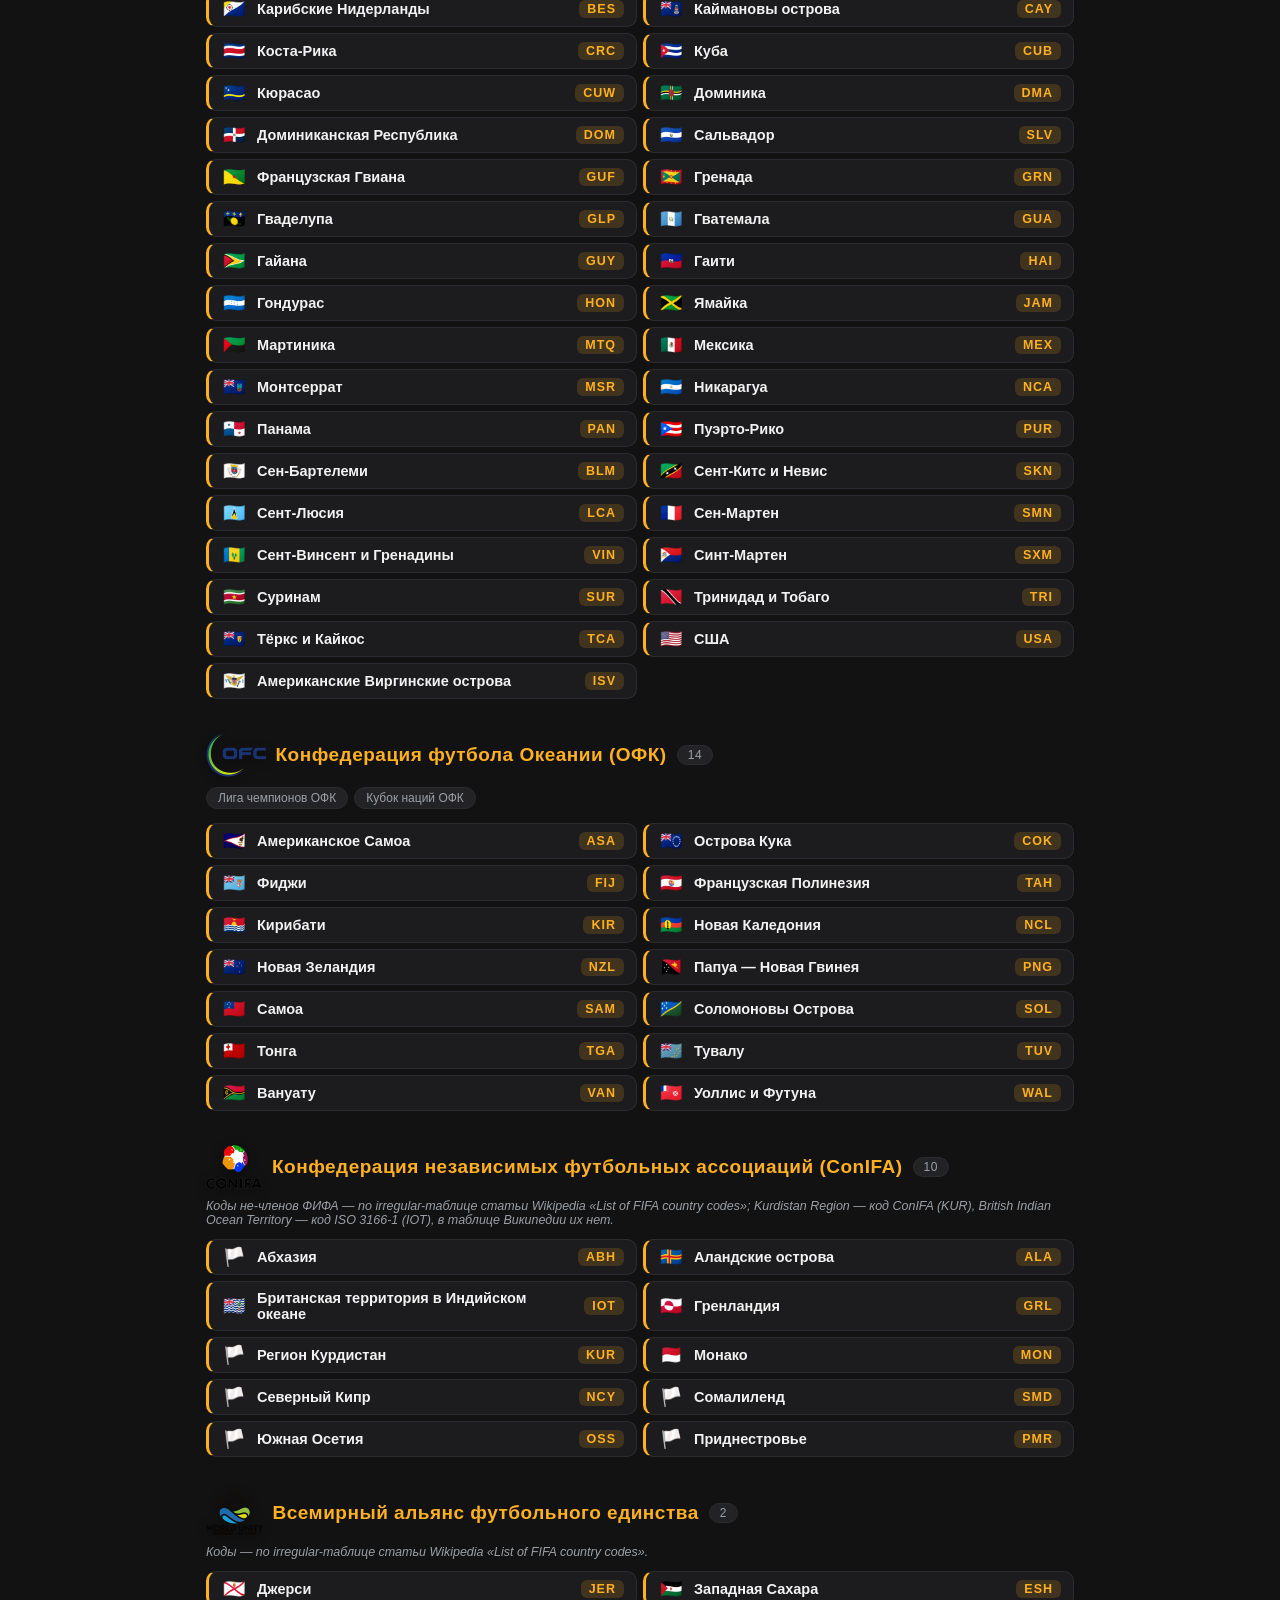
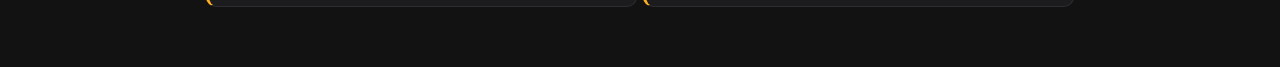
==== commit c8d876f0: "Add files via upload" ====
--- a/countries.html
+++ b/countries.html
@@ -25,6 +25,8 @@
 .crow{display:flex;align-items:center;gap:10px;background:var(--card);border:1px solid #2c2c30;border-left:3px solid var(--amber);border-radius:10px;padding:8px 12px}
 .cflag{font-size:18px;line-height:1;width:26px;text-align:center;flex:none}
 .cname{font-size:14.5px;font-weight:600}
+.cname-link{cursor:pointer;transition:color .15s}
+.cname-link:hover{color:var(--amber)}
 .ccode{margin-left:auto;font-size:12.5px;font-weight:700;letter-spacing:1px;color:var(--amber);background:var(--amber-soft);border-radius:6px;padding:2px 8px;flex:none}
 .ccode.nocode{color:var(--muted);background:var(--card2);font-weight:400}
 .cflag img{width:22px;height:15px;object-fit:contain;border-radius:2px;vertical-align:-2px}
@@ -39,6 +41,20 @@
 }
 .chead .lang button.on,.chead .lang button:hover{background:var(--amber);color:#151515;border-color:var(--amber)}
 .chead .lcol svg{display:block;width:26px;height:26px;transition:transform .15s}
+
+/* ---- кнопка «наверх»: овал как НАЗАД, повёрнут на 90°, стрелка вверх ---- */
+.toTop{
+  position:fixed;right:18px;bottom:54px;z-index:50;
+  display:inline-flex;align-items:center;justify-content:center;
+  background:var(--card);border:1px solid #2c2c30;color:var(--muted);
+  padding:9px 2px;width:108px;border-radius:999px;cursor:pointer;
+  box-sizing:border-box;transform:rotate(90deg);
+  opacity:0;visibility:hidden;pointer-events:none;
+  transition:opacity .25s,visibility .25s,background-color .15s,color .15s,border-color .15s;
+}
+.toTop.show{opacity:1;visibility:visible;pointer-events:auto}
+.toTop:hover{background:var(--amber);color:#151515;border-color:var(--amber)}
+.toTop svg{display:block}
 </style>
 </head>
 <body>
@@ -123,7 +139,7 @@
   <div class="crow"><span class="cflag">🇸🇾</span><span class="cname">Syria</span><span class="ccode">SYR</span></div>
   <div class="crow"><span class="cflag">🇹🇼</span><span class="cname">Taiwan</span><span class="ccode">TPE</span></div>
   <div class="crow"><span class="cflag">🇹🇯</span><span class="cname">Tajikistan</span><span class="ccode">TJK</span></div>
-  <div class="crow"><span class="cflag">🇹🇭</span><span class="cname">Thailand</span><span class="ccode">THA</span></div>
+  <div class="crow"><span class="cflag">🇹🇭</span><span class="cname cname-link" data-cc="TH">Thailand</span><span class="ccode">THA</span></div>
   <div class="crow"><span class="cflag">🇹🇲</span><span class="cname">Turkmenistan</span><span class="ccode">TKM</span></div>
   <div class="crow"><span class="cflag">🇦🇪</span><span class="cname">United Arab Emirates</span><span class="ccode">UAE</span></div>
   <div class="crow"><span class="cflag">🇺🇿</span><span class="cname">Uzbekistan</span><span class="ccode">UZB</span></div>
@@ -171,13 +187,13 @@
   <div class="crow"><span class="cflag">🇲🇩</span><span class="cname">Moldova</span><span class="ccode">MDA</span></div>
   <div class="crow"><span class="cflag">🇲🇪</span><span class="cname">Montenegro</span><span class="ccode">MNE</span></div>
   <div class="crow"><span class="cflag">🇳🇱</span><span class="cname">Netherlands</span><span class="ccode">NED</span></div>
-  <div class="crow"><span class="cflag">🏴󠁧󠁢󠁮󠁩󠁲󠁿</span><span class="cname">Northern Ireland</span><span class="ccode">NIR</span></div>
+  <div class="crow"><span class="cflag"><img src="https://flagcdn.com/w40/gb-nir.png" alt="NIR" style="width:24px;height:auto;vertical-align:-5px"></span><span class="cname">Northern Ireland</span><span class="ccode">NIR</span></div>
   <div class="crow"><span class="cflag">🇲🇰</span><span class="cname">North Macedonia</span><span class="ccode">MKD</span></div>
   <div class="crow"><span class="cflag">🇳🇴</span><span class="cname">Norway</span><span class="ccode">NOR</span></div>
   <div class="crow"><span class="cflag">🇵🇱</span><span class="cname">Poland</span><span class="ccode">POL</span></div>
   <div class="crow"><span class="cflag">🇵🇹</span><span class="cname">Portugal</span><span class="ccode">POR</span></div>
   <div class="crow"><span class="cflag">🇷🇴</span><span class="cname">Romania</span><span class="ccode">ROU</span></div>
-  <div class="crow"><span class="cflag">🇷🇺</span><span class="cname">Russia</span><span class="ccode">RUS</span></div>
+  <div class="crow"><span class="cflag">🇷🇺</span><span class="cname cname-link" data-cc="RU">Russia</span><span class="ccode">RUS</span></div>
   <div class="crow"><span class="cflag">🇸🇲</span><span class="cname">San Marino</span><span class="ccode">SMR</span></div>
   <div class="crow"><span class="cflag">🏴󠁧󠁢󠁳󠁣󠁴󠁿</span><span class="cname">Scotland</span><span class="ccode">SCO</span></div>
   <div class="crow"><span class="cflag">🇷🇸</span><span class="cname">Serbia</span><span class="ccode">SRB</span></div>
@@ -340,6 +356,7 @@
   </div></section>
 </div>
 
+<button class="toTop" id="toTop" aria-label="Наверх" title="Наверх"><svg width="46" height="16" viewBox="0 0 48 16" aria-hidden="true"><path d="M46 8 H5 M13 2 L5 8 L13 14" fill="none" stroke="currentColor" stroke-width="2.6" stroke-linecap="round" stroke-linejoin="round"/></svg></button>
 <script>
 (function(){
   var DATA = {"D":{"Argentina":["Аргентина","阿根廷"],"Bolivia":["Боливия","玻利维亚"],"Brazil":["Бразилия","巴西"],"Chile":["Чили","智利"],"Colombia":["Колумбия","哥伦比亚"],"Ecuador":["Эквадор","厄瓜多尔"],"Paraguay":["Парагвай","巴拉圭"],"Peru":["Перу","秘鲁"],"Uruguay":["Уругвай","乌拉圭"],"Venezuela":["Венесуэла","委内瑞拉"],"Afghanistan":["Афганистан","阿富汗"],"Australia":["Австралия","澳大利亚"],"Bahrain":["Бахрейн","巴林"],"Bangladesh":["Бангладеш","孟加拉国"],"Bhutan":["Бутан","不丹"],"Brunei":["Бруней","文莱"],"Cambodia":["Камбоджа","柬埔寨"],"China":["Китай","中国"],"East Timor":["Восточный Тимор","东帝汶"],"Guam":["Гуам","关岛"],"Hong Kong":["Гонконг","中国香港"],"India":["Индия","印度"],"Indonesia":["Индонезия","印度尼西亚"],"Iran":["Иран","伊朗"],"Iraq":["Ирак","伊拉克"],"Japan":["Япония","日本"],"Jordan":["Иордания","约旦"],"Kuwait":["Кувейт","科威特"],"Kyrgyzstan":["Киргизия","吉尔吉斯斯坦"],"Laos":["Лаос","老挝"],"Lebanon":["Ливан","黎巴嫩"],"Macau":["Макао","中国澳门"],"Malaysia":["Малайзия","马来西亚"],"Maldives":["Мальдивы","马尔代夫"],"Mongolia":["Монголия","蒙古"],"Myanmar":["Мьянма","缅甸"],"Nepal":["Непал","尼泊尔"],"North Korea":["КНДР","朝鲜"],"Oman":["Оман","阿曼"],"Pakistan":["Пакистан","巴基斯坦"],"Palestine":["Палестина","巴勒斯坦"],"Philippines":["Филиппины","菲律宾"],"Qatar":["Катар","卡塔尔"],"Saudi Arabia":["Саудовская Аравия","沙特阿拉伯"],"Singapore":["Сингапур","新加坡"],"South Korea":["Южная Корея","韩国"],"Sri Lanka":["Шри-Ланка","斯里兰卡"],"Syria":["Сирия","叙利亚"],"Taiwan":["Тайвань","中华台北"],"Tajikistan":["Таджикистан","塔吉克斯坦"],"Thailand":["Таиланд","泰国"],"Turkmenistan":["Туркменистан","土库曼斯坦"],"United Arab Emirates":["ОАЭ","阿联酋"],"Uzbekistan":["Узбекистан","乌兹别克斯坦"],"Vietnam":["Вьетнам","越南"],"Yemen":["Йемен","也门"],"Albania":["Албания","阿尔巴尼亚"],"Andorra":["Андорра","安道尔"],"Armenia":["Армения","亚美尼亚"],"Austria":["Австрия","奥地利"],"Azerbaijan":["Азербайджан","阿塞拜疆"],"Belarus":["Беларусь","白俄罗斯"],"Belgium":["Бельгия","比利时"],"Bosnia and Herzegovina":["Босния и Герцеговина","波斯尼亚和黑塞哥维那"],"Bulgaria":["Болгария","保加利亚"],"Croatia":["Хорватия","克罗地亚"],"Cyprus":["Кипр","塞浦路斯"],"Czechia":["Чехия","捷克"],"Denmark":["Дания","丹麦"],"England":["Англия","英格兰"],"Estonia":["Эстония","爱沙尼亚"],"Faroe Islands":["Фарерские острова","法罗群岛"],"Finland":["Финляндия","芬兰"],"France":["Франция","法国"],"Georgia":["Грузия","格鲁吉亚"],"Germany":["Германия","德国"],"Gibraltar":["Гибралтар","直布罗陀"],"Greece":["Греция","希腊"],"Hungary":["Венгрия","匈牙利"],"Iceland":["Исландия","冰岛"],"Ireland":["Ирландия","爱尔兰"],"Israel":["Израиль","以色列"],"Italy":["Италия","意大利"],"Kazakhstan":["Казахстан","哈萨克斯坦"],"Kosovo":["Косово","科索沃"],"Latvia":["Латвия","拉脱维亚"],"Liechtenstein":["Лихтенштейн","列支敦士登"],"Lithuania":["Литва","立陶宛"],"Luxembourg":["Люксембург","卢森堡"],"Malta":["Мальта","马耳他"],"Moldova":["Молдова","摩尔多瓦"],"Montenegro":["Черногория","黑山"],"Netherlands":["Нидерланды","荷兰"],"Northern Ireland":["Северная Ирландия","北爱尔兰"],"North Macedonia":["Северная Македония","北马其顿"],"Norway":["Норвегия","挪威"],"Poland":["Польша","波兰"],"Portugal":["Португалия","葡萄牙"],"Romania":["Румыния","罗马尼亚"],"Russia":["Россия","俄罗斯"],"San Marino":["Сан-Марино","圣马力诺"],"Scotland":["Шотландия","苏格兰"],"Serbia":["Сербия","塞尔维亚"],"Slovakia":["Словакия","斯洛伐克"],"Slovenia":["Словения","斯洛文尼亚"],"Spain":["Испания","西班牙"],"Sweden":["Швеция","瑞典"],"Switzerland":["Швейцария","瑞士"],"Turkey":["Турция","土耳其"],"Ukraine":["Украина","乌克兰"],"Wales":["Уэльс","威尔士"],"Algeria":["Алжир","阿尔及利亚"],"Angola":["Ангола","安哥拉"],"Benin":["Бенин","贝宁"],"Botswana":["Ботсвана","博茨瓦纳"],"Burkina Faso":["Буркина-Фасо","布基纳法索"],"Burundi":["Бурунди","布隆迪"],"Cameroon":["Камерун","喀麦隆"],"Cape Verde":["Кабо-Верде","佛得角"],"Central African Republic":["Центральноафриканская Республика","中非共和国"],"Chad":["Чад","乍得"],"Comoros":["Коморы","科摩罗"],"Djibouti":["Джибути","吉布提"],"DR Congo":["ДР Конго","刚果民主共和国"],"Egypt":["Египет","埃及"],"Equatorial Guinea":["Экваториальная Гвинея","赤道几内亚"],"Eritrea":["Эритрея","厄立特里亚"],"Eswatini":["Эсватини","斯威士兰"],"Ethiopia":["Эфиопия","埃塞俄比亚"],"Gabon":["Габон","加蓬"],"Gambia":["Гамбия","冈比亚"],"Ghana":["Гана","加纳"],"Guinea":["Гвинея","几内亚"],"Guinea-Bissau":["Гвинея-Бисау","几内亚比绍"],"Ivory Coast":["Кот-д'Ивуар","科特迪瓦"],"Kenya":["Кения","肯尼亚"],"Lesotho":["Лесото","莱索托"],"Liberia":["Либерия","利比里亚"],"Libya":["Ливия","利比亚"],"Madagascar":["Мадагаскар","马达加斯加"],"Malawi":["Малави","马拉维"],"Mali":["Мали","马里"],"Mauritania":["Мавритания","毛里塔尼亚"],"Mauritius":["Маврикий","毛里求斯"],"Morocco":["Марокко","摩洛哥"],"Mozambique":["Мозамбик","莫桑比克"],"Namibia":["Намибия","纳米比亚"],"Niger":["Нигер","尼日尔"],"Nigeria":["Нигерия","尼日利亚"],"Republic of the Congo":["Республика Конго","刚果共和国"],"Rwanda":["Руанда","卢旺达"],"São Tomé and Príncipe":["Сан-Томе и Принсипи","圣多美和普林西比"],"Senegal":["Сенегал","塞内加尔"],"Seychelles":["Сейшелы","塞舌尔"],"Sierra Leone":["Сьерра-Леоне","塞拉利昂"],"Somalia":["Сомали","索马里"],"South Africa":["ЮАР","南非"],"South Sudan":["Южный Судан","南苏丹"],"Sudan":["Судан","苏丹"],"Tanzania":["Танзания","坦桑尼亚"],"Togo":["Того","多哥"],"Tunisia":["Тунис","突尼斯"],"Uganda":["Уганда","乌干达"],"Zambia":["Замбия","赞比亚"],"Zimbabwe":["Зимбабве","津巴布韦"],"Anguilla":["Ангилья","安圭拉"],"Antigua and Barbuda":["Антигуа и Барбуда","安提瓜和巴布达"],"Aruba":["Аруба","阿鲁巴"],"Bahamas":["Багамы","巴哈马"],"Barbados":["Барбадос","巴巴多斯"],"Belize":["Белиз","伯利兹"],"Bermuda":["Бермуды","百慕大"],"Bonaire":["Бонайре","博奈尔"],"British Virgin Islands":["Британские Виргинские острова","英属维尔京群岛"],"Canada":["Канада","加拿大"],"Caribbean Netherlands":["Карибские Нидерланды","荷属加勒比区"],"Cayman Islands":["Каймановы острова","开曼群岛"],"Costa Rica":["Коста-Рика","哥斯达黎加"],"Cuba":["Куба","古巴"],"Curaçao":["Кюрасао","库拉索"],"Dominica":["Доминика","多米尼克"],"Dominican Republic":["Доминиканская Республика","多米尼加共和国"],"El Salvador":["Сальвадор","萨尔瓦多"],"French Guiana":["Французская Гвиана","法属圭亚那"],"Grenada":["Гренада","格林纳达"],"Guadeloupe":["Гваделупа","瓜德罗普"],"Guatemala":["Гватемала","危地马拉"],"Guyana":["Гайана","圭亚那"],"Haiti":["Гаити","海地"],"Honduras":["Гондурас","洪都拉斯"],"Jamaica":["Ямайка","牙买加"],"Martinique":["Мартиника","马提尼克"],"Mexico":["Мексика","墨西哥"],"Montserrat":["Монтсеррат","蒙特塞拉特"],"Nicaragua":["Никарагуа","尼加拉瓜"],"Panama":["Панама","巴拿马"],"Puerto Rico":["Пуэрто-Рико","波多黎各"],"Saint Barthélemy":["Сен-Бартелеми","圣巴泰勒米"],"Saint Kitts and Nevis":["Сент-Китс и Невис","圣基茨和尼维斯"],"Saint Lucia":["Сент-Люсия","圣卢西亚"],"Saint Martin":["Сен-Мартен","法属圣马丁"],"Saint Vincent and the Grenadines":["Сент-Винсент и Гренадины","圣文森特和格林纳丁斯"],"Sint Maarten":["Синт-Мартен","荷属圣马丁"],"Suriname":["Суринам","苏里南"],"Trinidad and Tobago":["Тринидад и Тобаго","特立尼达和多巴哥"],"Turks and Caicos Islands":["Тёркс и Кайкос","特克斯和凯科斯群岛"],"United States":["США","美国"],"United States Virgin Islands":["Американские Виргинские острова","美属维尔京群岛"],"American Samoa":["Американское Самоа","美属萨摩亚"],"Cook Islands":["Острова Кука","库克群岛"],"Fiji":["Фиджи","斐济"],"French Polynesia":["Французская Полинезия","法属波利尼西亚"],"Kiribati":["Кирибати","基里巴斯"],"New Caledonia":["Новая Каледония","新喀里多尼亚"],"New Zealand":["Новая Зеландия","新西兰"],"Papua New Guinea":["Папуа — Новая Гвинея","巴布亚新几内亚"],"Samoa":["Самоа","萨摩亚"],"Solomon Islands":["Соломоновы Острова","所罗门群岛"],"Tonga":["Тонга","汤加"],"Tuvalu":["Тувалу","图瓦卢"],"Vanuatu":["Вануату","瓦努阿图"],"Wallis and Futuna":["Уоллис и Футуна","瓦利斯和富图纳"],"Abkhazia":["Абхазия","阿布哈兹"],"Åland Islands":["Аландские острова","奥兰群岛"],"British Indian Ocean Territory":["Британская территория в Индийском океане","英属印度洋领地"],"Greenland":["Гренландия","格陵兰"],"Kurdistan Region":["Регион Курдистан","库尔德斯坦地区"],"Monaco":["Монако","摩纳哥"],"Northern Cyprus":["Северный Кипр","北塞浦路斯"],"Somaliland":["Сомалиленд","索马里兰"],"South Ossetia":["Южная Осетия","南奥塞梯"],"Transnistria":["Приднестровье","德涅斯特河沿岸"],"Jersey":["Джерси","泽西岛"],"Western Sahara":["Западная Сахара","西撒哈拉"]},"FC":{"FIFA World Cup":["Чемпионат мира по футболу","国际足联世界杯"],"FIFA Club World Cup":["Клубный чемпионат мира ФИФА","国际足联俱乐部世界杯"],"Olympic Football Tournament":["Олимпийский футбольный турнир","奥运会足球比赛"],"Olympic Football Tournament Women":["Олимпийский футбольный турнир (женщины)","奥运会女子足球比赛"],"CONMEBOL Copa America":["Копа Америка","美洲杯"],"CONMEBOL Libertadores":["Копа Либертадорес","南美解放者杯"],"CONMEBOL Sudamericana":["Копа Судамерикана","南美俱乐部杯"],"AFC Asian Cup":["Кубок Азии","亚洲杯"],"AFC Champions League Elite":["Лига чемпионов АФК (элитная)","亚冠精英联赛"],"AFC Women's Champions League":["Женская Лига чемпионов АФК","亚足联女子冠军联赛"],"ASEAN (AFF) Championship":["Чемпионат АСЕАН","东南亚足球锦标赛"],"ASEAN Club Championship":["Клубный чемпионат АСЕАН","东南亚俱乐部锦标赛"],"AFC Champions League Two":["Лига чемпионов АФК Two","亚冠二级联赛"],"AFC Challenge League":["Лига вызова АФК","亚足联挑战联赛"],"UEFA Champions League":["Лига чемпионов УЕФА","欧洲冠军联赛"],"UEFA European Championship":["Чемпионат Европы","欧洲足球锦标赛"],"UEFA Nations League":["Лига наций УЕФА","欧洲国家联赛"],"UEFA Europa League":["Лига Европы УЕФА","欧罗巴联赛"],"UEFA Conference League":["Лига конференций УЕФА","欧协联"],"CAF Africa Cup of Nations":["Кубок африканских наций","非洲国家杯"],"CAF African Nations Championship":["Чемпионат африканских наций","非洲国家锦标赛"],"CAF Champions League":["Лига чемпионов КАФ","非洲冠军联赛"],"CONCACAF Nations League":["Лига наций КОНКАКАФ","中北美国家联赛"],"CONCACAF Champions Cup":["Кубок чемпионов КОНКАКАФ","中北美冠军杯"],"CONCACAF W Champions Cup":["Женский кубок чемпионов КОНКАКАФ","中北美女子冠军杯"],"OFC Champions League":["Лига чемпионов ОФК","大洋洲冠军联赛"],"OFC Nations Cup":["Кубок наций ОФК","大洋洲国家杯"]},"FF":{"Fédération Internationale de Football Association (FIFA)":["Международная федерация футбола (ФИФА)","国际足球联合会（FIFA）"],"Confederación Sudamericana de Fútbol (CONMEBOL)":["Конфедерация футбола Южной Америки (КОНМЕБОЛ)","南美洲足球联合会（CONMEBOL）"],"Asian Football Confederation (AFC)":["Азиатская футбольная конфедерация (АФК)","亚洲足球联合会（AFC）"],"Union of European Football Associations (UEFA)":["Союз европейских футбольных ассоциаций (УЕФА)","欧洲足球协会联盟（UEFA）"],"Confédération Africaine de Football (CAF)":["Африканская конфедерация футбола (КАФ)","非洲足球联合会（CAF）"],"Confederation of North, Central American and Caribbean Association Football (CONCACAF)":["Конфедерация футбола Северной и Центральной Америки и стран Карибского бассейна (КОНКАКАФ)","中北美及加勒比海足球协会（CONCACAF）"],"Oceania Football Confederation (OFC)":["Конфедерация футбола Океании (ОФК)","大洋洲足球联合会（OFC）"],"The Confederation of Independent Football Associations (ConIFA)":["Конфедерация независимых футбольных ассоциаций (ConIFA)","独立足球协会联合会（ConIFA）"],"World Unity Football Alliance (WUFA)":["Всемирный альянс футбольного единства","世界团结足球联盟（WUFA）"]},"UI":{"h1":["Страны","Countries","国家与地区"],"intro":["Федерации, турниры и страны с трёхбуквенными кодами ФИФА — всего 234 стран и территорий.","Federations, tournaments and countries with three-letter FIFA codes — 234 countries and territories in total.","联合会、赛事和国家及其三字国际足联代码 — 共 234 个国家和地区。"],"note1":["Коды не-членов ФИФА — по irregular-таблице статьи Wikipedia «List of FIFA country codes»; Kurdistan Region — код ConIFA (KUR), British Indian Ocean Territory — код ISO 3166-1 (IOT), в таблице Википедии их нет.","Non-FIFA codes — from the irregular table of the Wikipedia article «List of FIFA country codes»; Kurdistan Region — ConIFA code (KUR), British Indian Ocean Territory — ISO 3166-1 code (IOT), not in the Wikipedia table.","非国际足联成员代码 — 取自维基百科「List of FIFA country codes」条目的不规则代码表；库尔德斯坦地区 — ConIFA 代码 (KUR)，英属印度洋领地 — ISO 3166-1 代码 (IOT)，维基百科表中没有。"],"note2":["Коды — по irregular-таблице статьи Wikipedia «List of FIFA country codes».","Codes — from the irregular table of the Wikipedia article «List of FIFA country codes».","代码 — 取自维基百科「List of FIFA country codes」条目的不规则代码表。"],"title":["Fake Pancake — Страны","Fake Pancake — Countries","Fake Pancake — 国家与地区"]}};
@@ -389,6 +406,12 @@
   initBases();
   applyLang('ru');
 
+  document.querySelectorAll('.cname-link').forEach(function(el){
+    el.addEventListener('click', function(){
+      location.href='index.html?tab=stadiums&cc='+el.dataset.cc;
+    });
+  });
+
   var back = document.getElementById('backBtn');
   if(back){
     back.addEventListener('click', function(e){
@@ -397,7 +420,28 @@
       }catch(err){}
     });
   }
+
+  /* кнопка «наверх»: появляется, когда верх страницы (кнопка НАЗАД) уходит с экрана */
+  var toTop = document.getElementById('toTop');
+  if(toTop){
+    if('IntersectionObserver' in window){
+      var io = new IntersectionObserver(function(entries){
+        toTop.classList.toggle('show', !entries[0].isIntersecting);
+      },{rootMargin:'-60px 0px 0px 0px'});
+      if(back){ io.observe(back); } else { toTop.classList.add('show'); }
+    }else{
+      var onScroll = function(){
+        toTop.classList.toggle('show', (window.scrollY||document.documentElement.scrollTop) > 160);
+      };
+      window.addEventListener('scroll', onScroll, {passive:true});
+      onScroll();
+    }
+    toTop.addEventListener('click', function(){
+      window.scrollTo({top:0, behavior:'smooth'});
+    });
+  }
 })();
 </script>
+
 </body>
 </html>
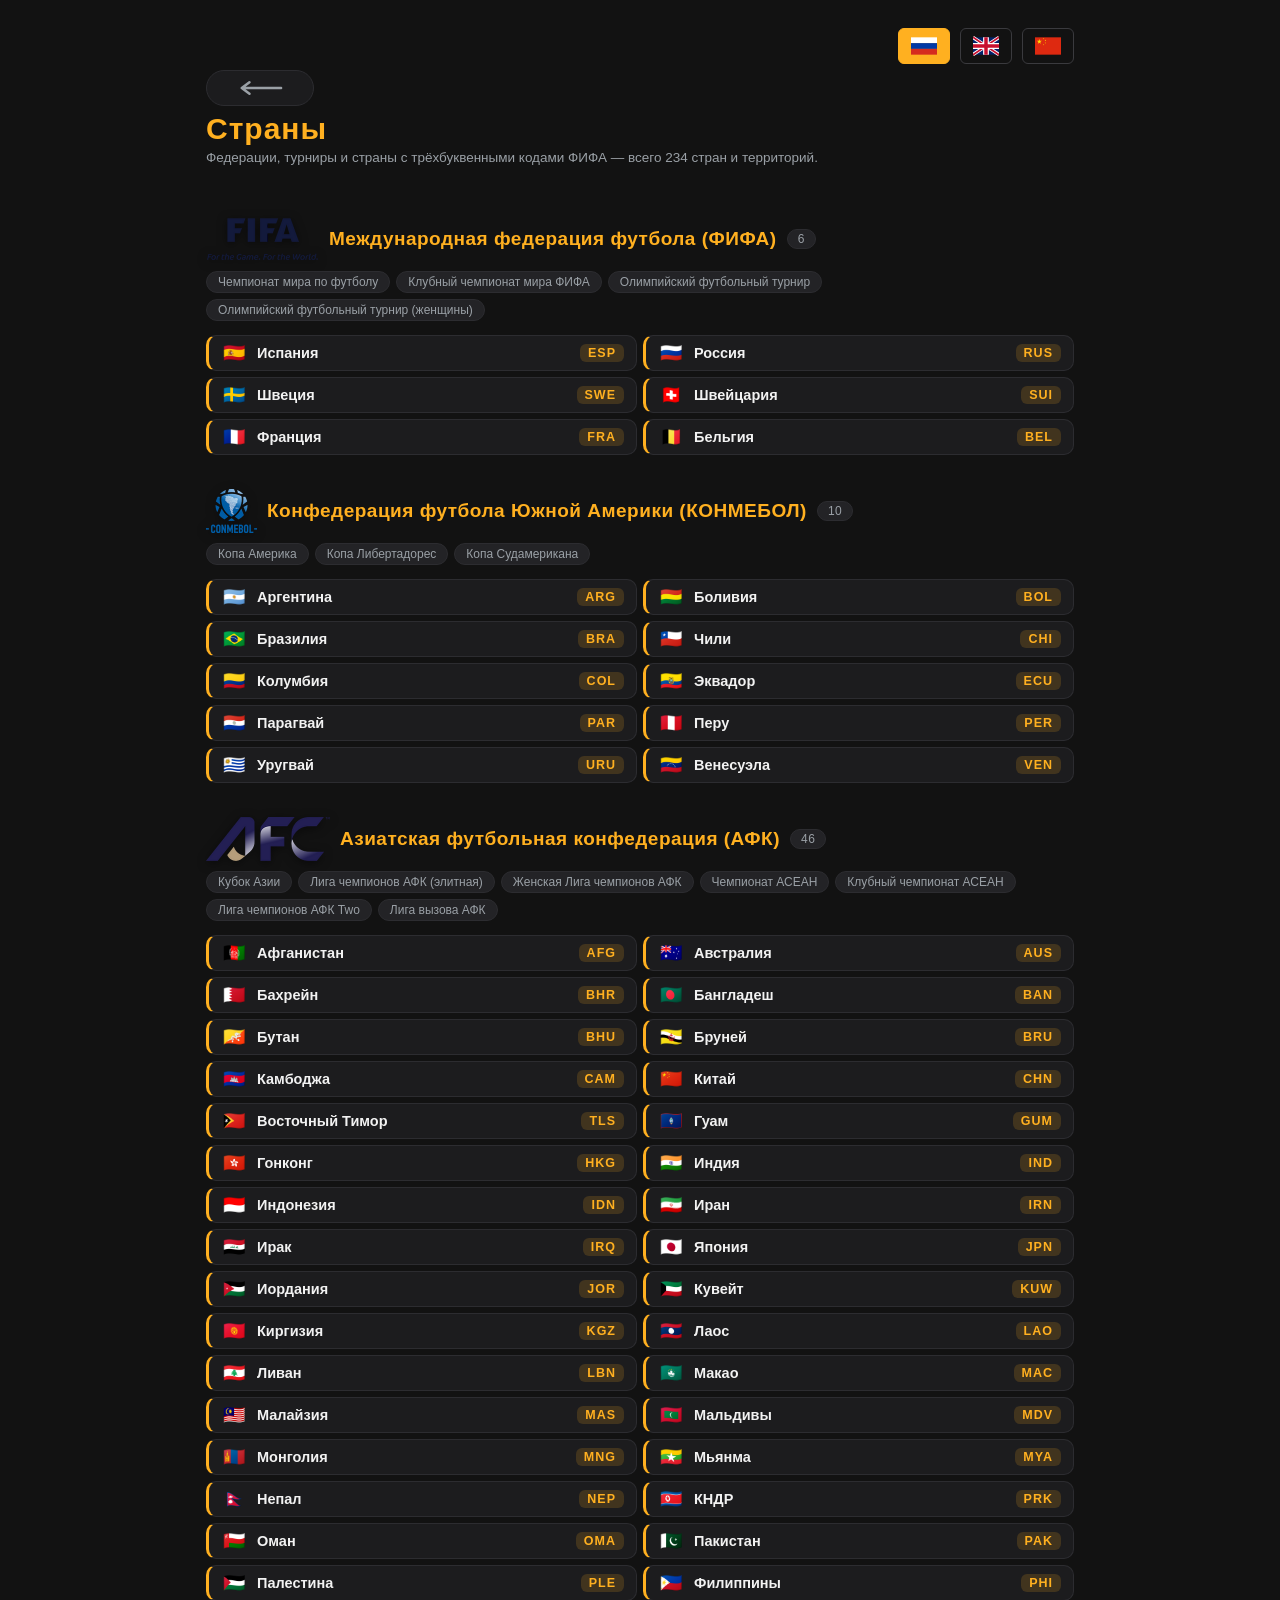
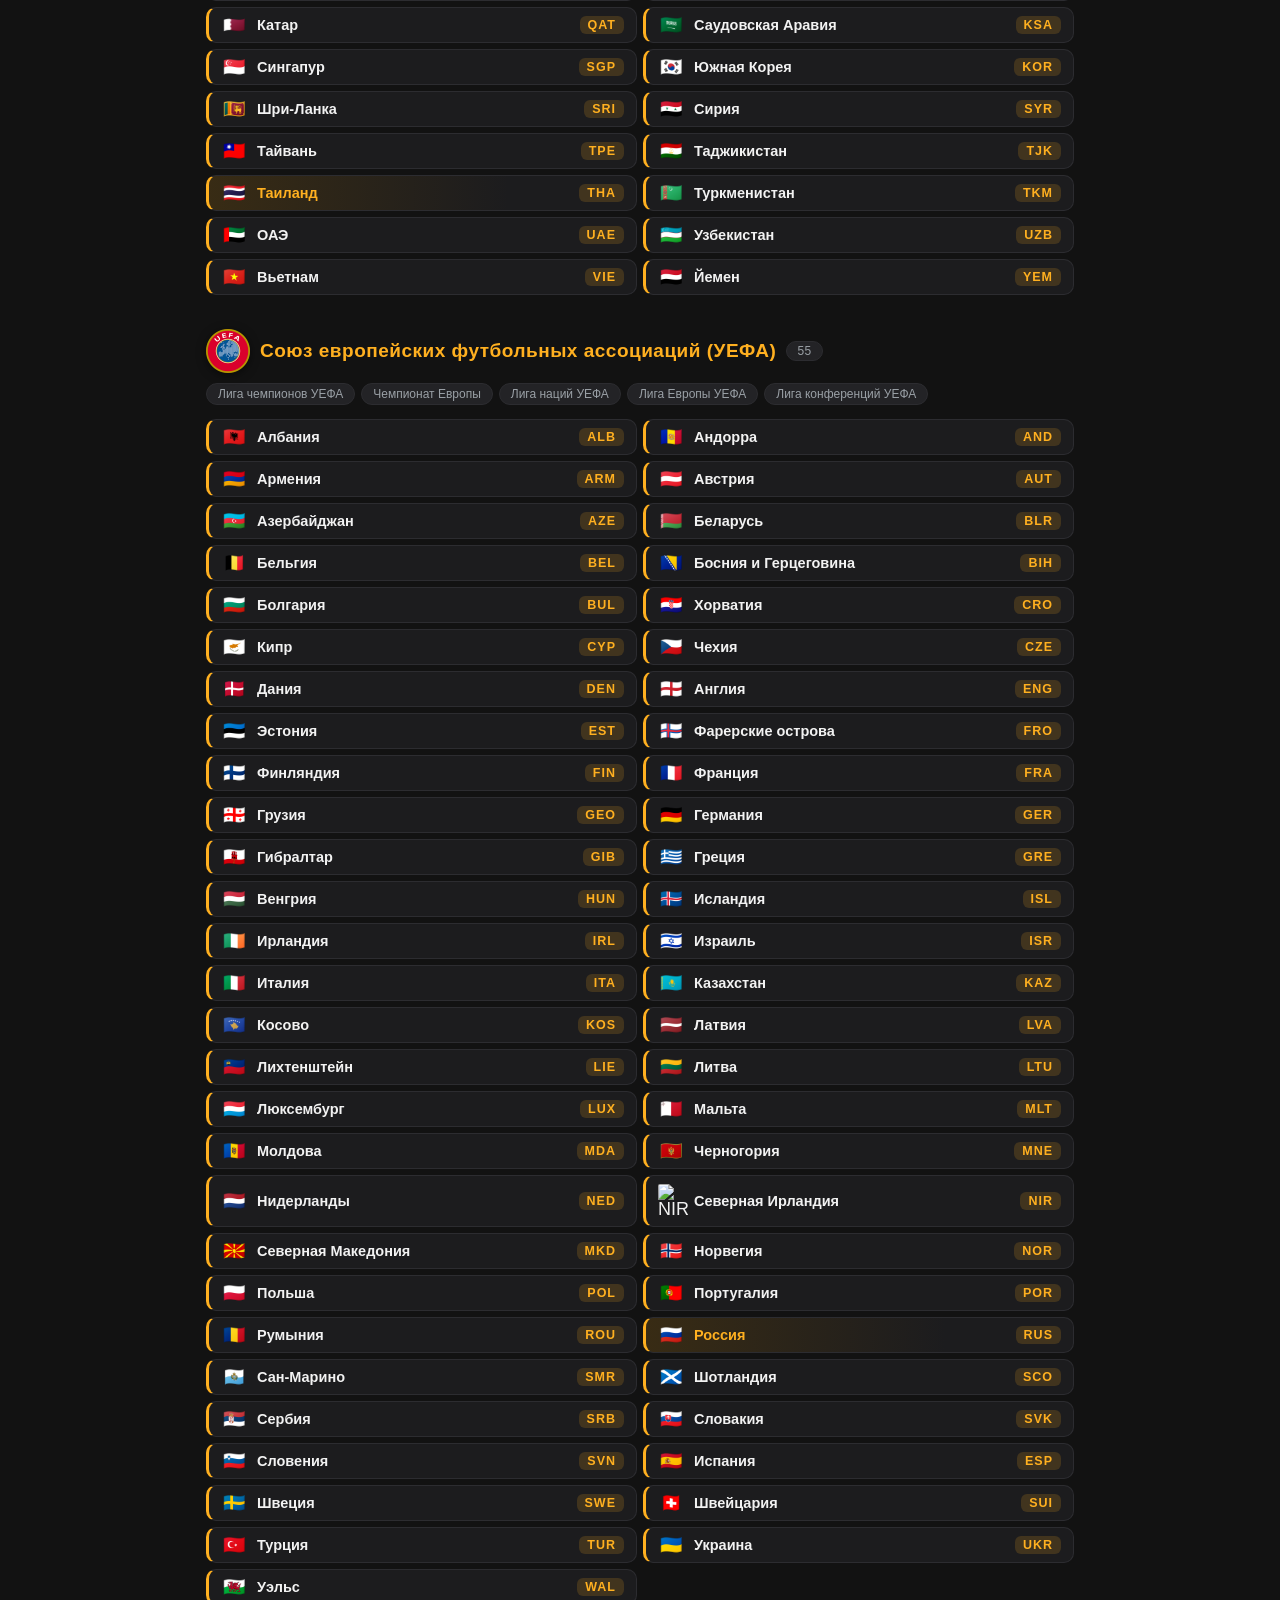
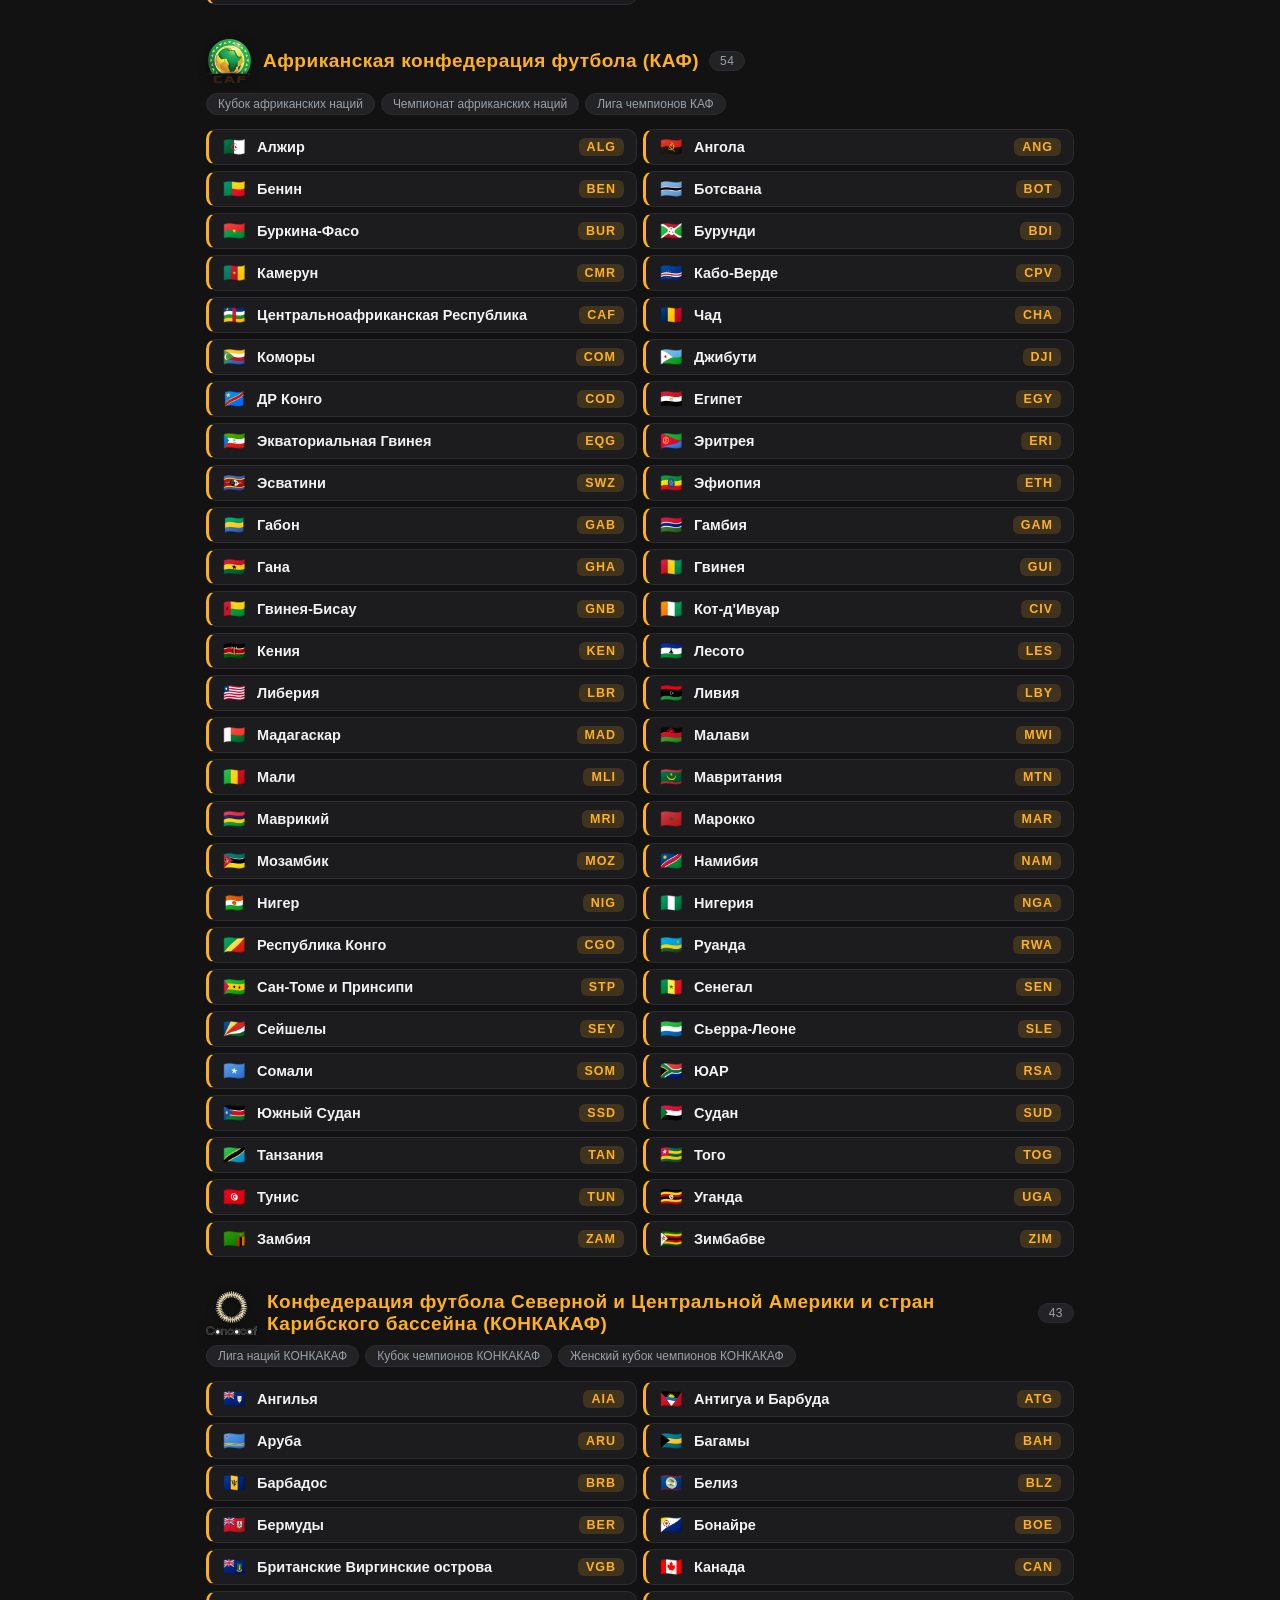
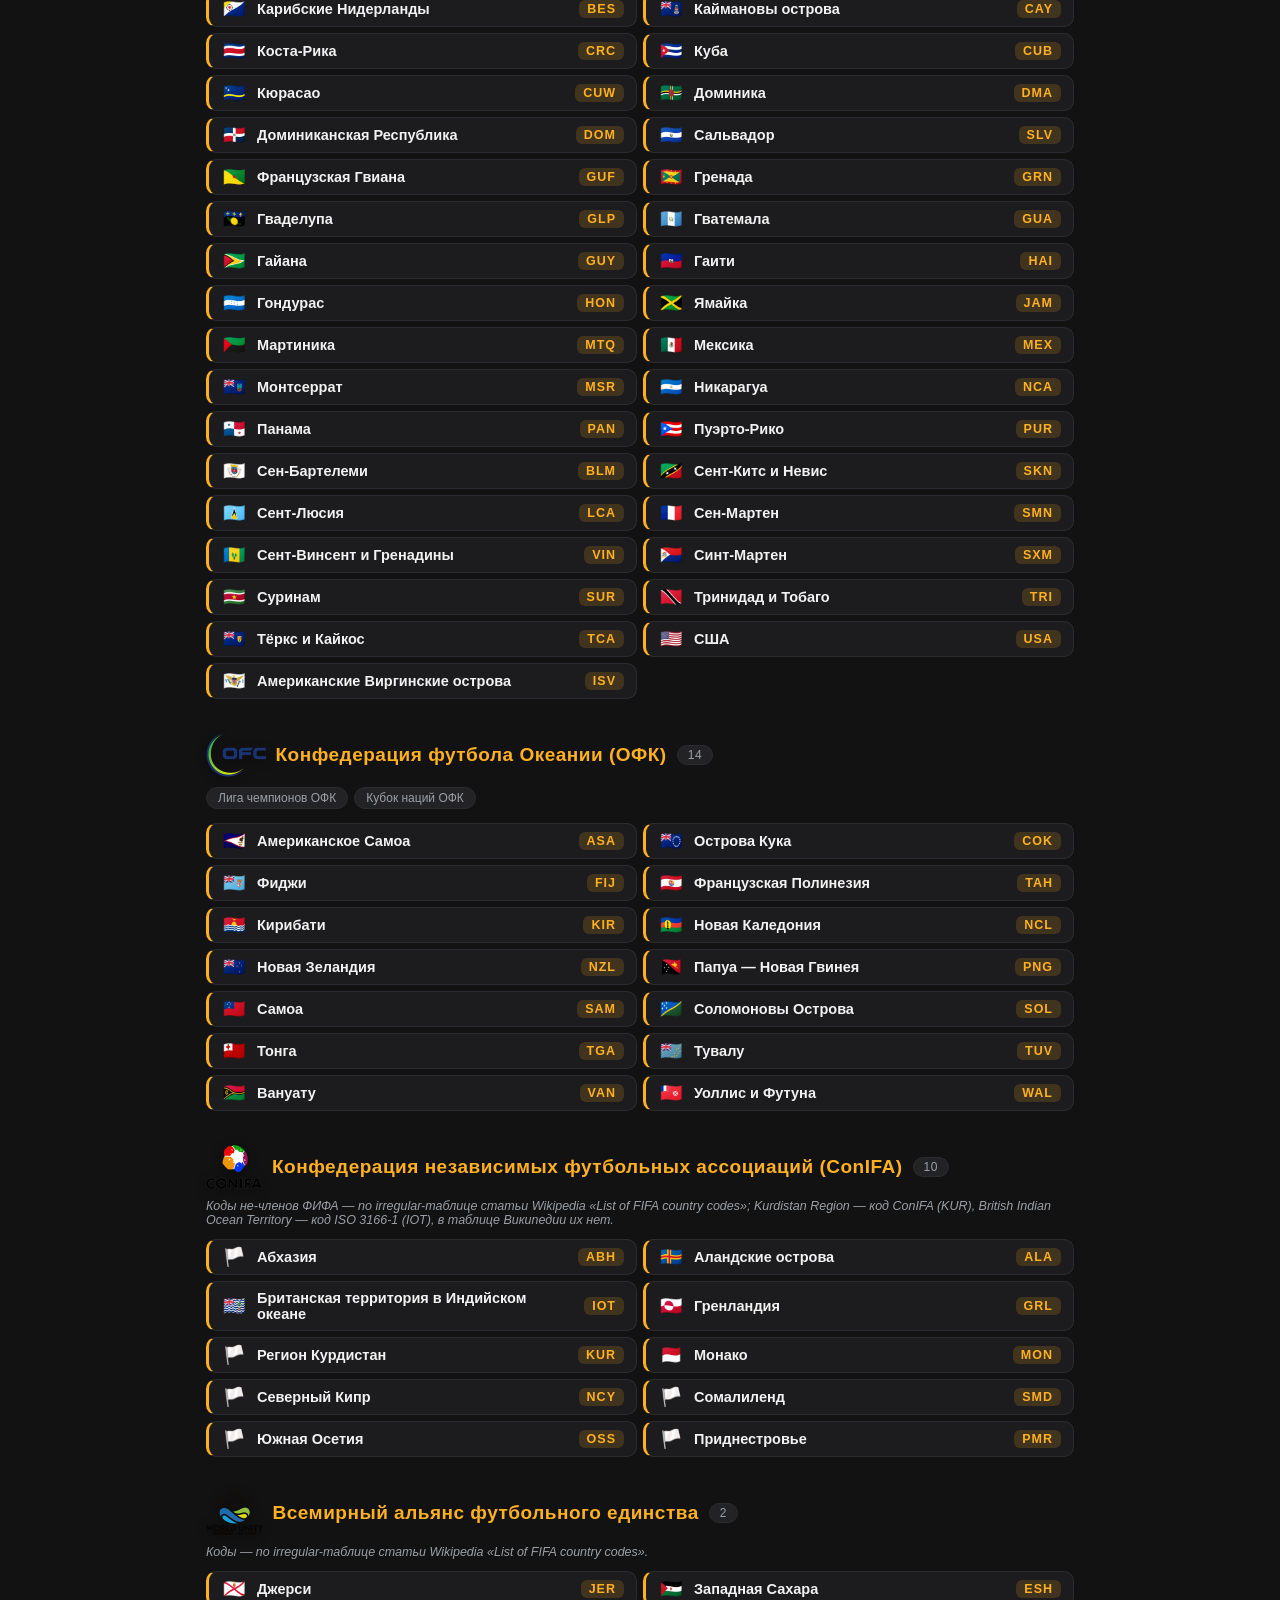
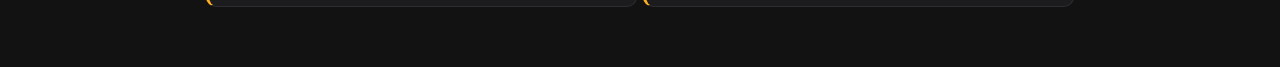
==== commit 097fdfbd: "Add files via upload" ====
--- a/countries.html
+++ b/countries.html
@@ -27,6 +27,11 @@
 .cname{font-size:14.5px;font-weight:600}
 .cname-link{cursor:pointer;transition:color .15s}
 .cname-link:hover{color:var(--amber)}
+/* ---- активные страны: кликабельные (ведут на матчи/стадионы) ---- */
+.crow.on{background:linear-gradient(90deg,var(--amber-soft),var(--card) 70%)}
+.crow.on .cname{color:var(--amber)}
+.crow.on .cname-link:hover{color:#c77b3a}
+.crow.on:hover{box-shadow:0 0 12px rgba(255,176,32,.25)}
 .ccode{margin-left:auto;font-size:12.5px;font-weight:700;letter-spacing:1px;color:var(--amber);background:var(--amber-soft);border-radius:6px;padding:2px 8px;flex:none}
 .ccode.nocode{color:var(--muted);background:var(--card2);font-weight:400}
 .cflag img{width:22px;height:15px;object-fit:contain;border-radius:2px;vertical-align:-2px}
@@ -407,6 +412,7 @@
   applyLang('ru');
 
   document.querySelectorAll('.cname-link').forEach(function(el){
+    var row=el.closest('.crow'); if(row) row.classList.add('on');
     el.addEventListener('click', function(){
       location.href='index.html?tab=stadiums&cc='+el.dataset.cc;
     });
